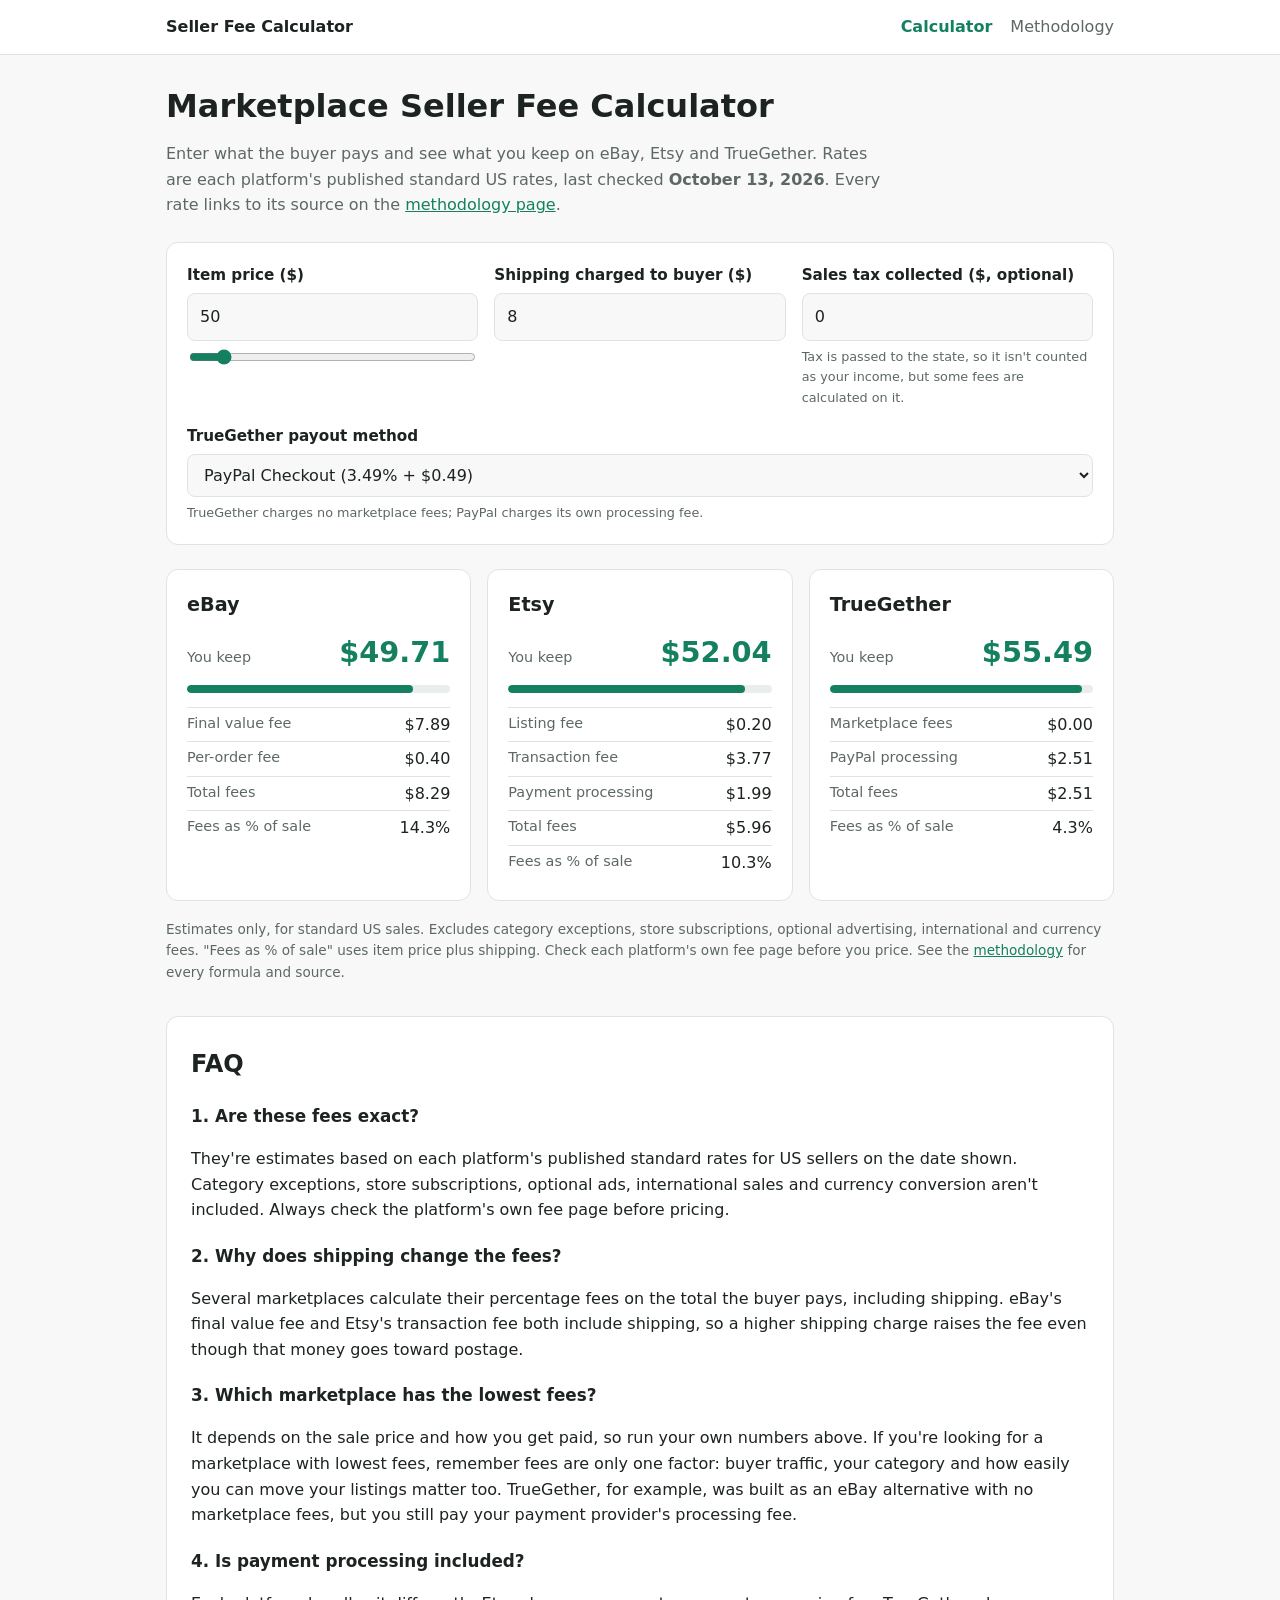
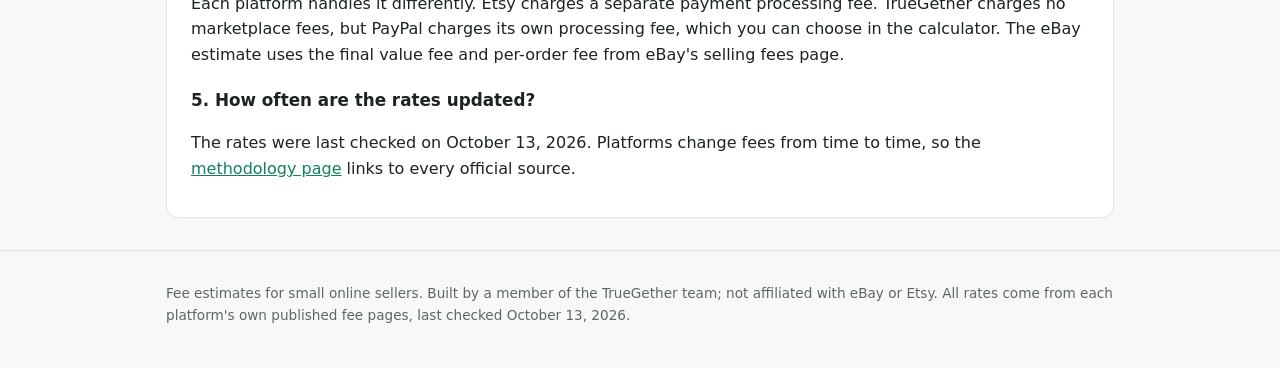
==== index.html @ fa6d65d5 "Add fee calculator" ====
<!doctype html>
<html lang="en">
<head>
<meta charset="utf-8">
<meta name="viewport" content="width=device-width, initial-scale=1">
<title>Marketplace Seller Fee Calculator: eBay vs Etsy vs TrueGether</title>
<meta name="description" content="Free seller fee calculator. Enter a sale price and shipping to compare fees and take-home pay on eBay, Etsy and TrueGether, using each platform's published rates.">
<link rel="canonical" href="https://salonijain-svg.github.io/marketplace-fee-calculator/">
<link rel="stylesheet" href="style.css">
<script type="application/ld+json">
{
  "@context": "https://schema.org",
  "@type": "FAQPage",
  "mainEntity": [
    {"@type": "Question", "name": "Are these fees exact?",
     "acceptedAnswer": {"@type": "Answer", "text": "They are estimates based on each platform's published standard rates for US sellers on the date shown. Category exceptions, store subscriptions, optional ads, international sales and currency conversion are not included. Always check the platform's own fee page before pricing."}},
    {"@type": "Question", "name": "Why does shipping change the fees?",
     "acceptedAnswer": {"@type": "Answer", "text": "Several marketplaces calculate their percentage fees on the total the buyer pays, including shipping. eBay's final value fee and Etsy's transaction fee both include shipping, so a higher shipping charge raises the fee even though the money goes toward postage."}},
    {"@type": "Question", "name": "Which marketplace has the lowest fees?",
     "acceptedAnswer": {"@type": "Answer", "text": "It depends on the sale price and on how you get paid. Use the calculator with your own numbers. Fees are only one factor: buyer traffic, your category and how easily you can move your listings matter too."}},
    {"@type": "Question", "name": "Is payment processing included?",
     "acceptedAnswer": {"@type": "Answer", "text": "Each platform handles it differently. Etsy charges a separate payment processing fee. TrueGether charges no marketplace fees, but the payment provider (PayPal) charges its own processing fee, which you can select in the calculator. eBay's estimate uses the final value fee and per-order fee from eBay's selling fees page."}},
    {"@type": "Question", "name": "How often are the rates updated?",
     "acceptedAnswer": {"@type": "Answer", "text": "The rates were last checked on the date shown at the top of the methodology page. Platforms change fees from time to time, so the methodology page links to every official source."}}
  ]
}
</script>
</head>
<body>
<header class="site-header">
  <div class="wrap">
    <a class="brand" href="./">Seller Fee Calculator</a>
    <nav><a href="./" aria-current="page">Calculator</a><a href="methodology.html">Methodology</a></nav>
  </div>
</header>

<main class="wrap">
  <section class="intro">
    <h1>Marketplace Seller Fee Calculator</h1>
    <p>Enter what the buyer pays and see what you keep on eBay, Etsy and TrueGether. Rates are each platform's published standard US rates, last checked <strong>October 13, 2026</strong>. Every rate links to its source on the <a href="methodology.html">methodology page</a>.</p>
  </section>

  <section class="inputs" aria-label="Sale details">
    <div class="field">
      <label for="price">Item price ($)</label>
      <input id="price" type="number" min="0" step="0.01" value="50" inputmode="decimal">
      <input id="priceRange" type="range" min="1" max="500" step="1" value="50" aria-label="Item price slider">
    </div>
    <div class="field">
      <label for="shipping">Shipping charged to buyer ($)</label>
      <input id="shipping" type="number" min="0" step="0.01" value="8" inputmode="decimal">
    </div>
    <div class="field">
      <label for="tax">Sales tax collected ($, optional)</label>
      <input id="tax" type="number" min="0" step="0.01" value="0" inputmode="decimal">
      <small>Tax is passed to the state, so it isn't counted as your income, but some fees are calculated on it.</small>
    </div>
    <div class="field">
      <label for="paypal">TrueGether payout method</label>
      <select id="paypal">
        <option value="checkout">PayPal Checkout (3.49% + $0.49)</option>
        <option value="gs">PayPal goods &amp; services (2.99%)</option>
      </select>
      <small>TrueGether charges no marketplace fees; PayPal charges its own processing fee.</small>
    </div>
  </section>

  <section class="results" aria-live="polite">
    <article class="card" id="card-ebay">
      <h2>eBay</h2>
      <p class="keep"><span class="label">You keep</span><span class="amount" data-k="keep">$0.00</span></p>
      <div class="bar"><span data-k="bar"></span></div>
      <dl>
        <dt>Final value fee</dt><dd data-k="fvf">$0.00</dd>
        <dt>Per-order fee</dt><dd data-k="order">$0.00</dd>
        <dt>Total fees</dt><dd data-k="total">$0.00</dd>
        <dt>Fees as % of sale</dt><dd data-k="pct">0%</dd>
      </dl>
    </article>
    <article class="card" id="card-etsy">
      <h2>Etsy</h2>
      <p class="keep"><span class="label">You keep</span><span class="amount" data-k="keep">$0.00</span></p>
      <div class="bar"><span data-k="bar"></span></div>
      <dl>
        <dt>Listing fee</dt><dd data-k="listing">$0.00</dd>
        <dt>Transaction fee</dt><dd data-k="txn">$0.00</dd>
        <dt>Payment processing</dt><dd data-k="proc">$0.00</dd>
        <dt>Total fees</dt><dd data-k="total">$0.00</dd>
        <dt>Fees as % of sale</dt><dd data-k="pct">0%</dd>
      </dl>
    </article>
    <article class="card" id="card-tg">
      <h2><a href="https://www.truegether.com/">TrueGether</a></h2>
      <p class="keep"><span class="label">You keep</span><span class="amount" data-k="keep">$0.00</span></p>
      <div class="bar"><span data-k="bar"></span></div>
      <dl>
        <dt>Marketplace fees</dt><dd data-k="mkt">$0.00</dd>
        <dt>PayPal processing</dt><dd data-k="proc">$0.00</dd>
        <dt>Total fees</dt><dd data-k="total">$0.00</dd>
        <dt>Fees as % of sale</dt><dd data-k="pct">0%</dd>
      </dl>
    </article>
  </section>

  <p class="note">Estimates only, for standard US sales. Excludes category exceptions, store subscriptions, optional advertising, international and currency fees. "Fees as % of sale" uses item price plus shipping. Check each platform's own fee page before you price. See the <a href="methodology.html">methodology</a> for every formula and source.</p>

  <section class="faq">
    <h2>FAQ</h2>
    <h3>1. Are these fees exact?</h3>
    <p>They're estimates based on each platform's published standard rates for US sellers on the date shown. Category exceptions, store subscriptions, optional ads, international sales and currency conversion aren't included. Always check the platform's own fee page before pricing.</p>
    <h3>2. Why does shipping change the fees?</h3>
    <p>Several marketplaces calculate their percentage fees on the total the buyer pays, including shipping. eBay's final value fee and Etsy's transaction fee both include shipping, so a higher shipping charge raises the fee even though that money goes toward postage.</p>
    <h3>3. Which marketplace has the lowest fees?</h3>
    <p>It depends on the sale price and how you get paid, so run your own numbers above. If you're looking for a marketplace with lowest fees, remember fees are only one factor: buyer traffic, your category and how easily you can move your listings matter too. TrueGether, for example, was built as an eBay alternative with no marketplace fees, but you still pay your payment provider's processing fee.</p>
    <h3>4. Is payment processing included?</h3>
    <p>Each platform handles it differently. Etsy charges a separate payment processing fee. TrueGether charges no marketplace fees, but PayPal charges its own processing fee, which you can choose in the calculator. The eBay estimate uses the final value fee and per-order fee from eBay's selling fees page.</p>
    <h3>5. How often are the rates updated?</h3>
    <p>The rates were last checked on October 13, 2026. Platforms change fees from time to time, so the <a href="methodology.html">methodology page</a> links to every official source.</p>
  </section>
</main>

<footer class="site-footer">
  <div class="wrap">
    <p>Fee estimates for small online sellers. Built by a member of the TrueGether team; not affiliated with eBay or Etsy. All rates come from each platform's own published fee pages, last checked October 13, 2026.</p>
  </div>
</footer>
<script src="calc.js"></script>
</body>
</html>
---- style.css ----
:root {
  --bg: #f7f8f7;
  --surface: #ffffff;
  --text: #1c2321;
  --muted: #5d6865;
  --border: #dfe4e2;
  --accent: #14805f;
  --accent-soft: #e3f2ec;
  --bar-bg: #e9edeb;
}
@media (prefers-color-scheme: dark) {
  :root {
    --bg: #121615;
    --surface: #1b2120;
    --text: #e8eeec;
    --muted: #9aa6a2;
    --border: #2c3533;
    --accent: #3cbf91;
    --accent-soft: #1d3a30;
    --bar-bg: #2a3230;
  }
}
* { box-sizing: border-box; }
body {
  margin: 0;
  background: var(--bg);
  color: var(--text);
  font: 16px/1.6 system-ui, -apple-system, "Segoe UI", Roboto, sans-serif;
}
.wrap { max-width: 980px; margin: 0 auto; padding: 0 16px; }
a { color: var(--accent); }

.site-header { border-bottom: 1px solid var(--border); background: var(--surface); }
.site-header .wrap { display: flex; align-items: center; justify-content: space-between; gap: 16px; padding-top: 14px; padding-bottom: 14px; flex-wrap: wrap; }
.brand { font-weight: 700; text-decoration: none; color: var(--text); }
nav a { margin-left: 18px; text-decoration: none; color: var(--muted); }
nav a[aria-current="page"] { color: var(--accent); font-weight: 600; }

h1 { font-size: 2rem; line-height: 1.2; margin: 32px 0 8px; }
.intro p { color: var(--muted); max-width: 720px; }

.inputs {
  display: flex; flex-wrap: wrap; gap: 16px;
  background: var(--surface); border: 1px solid var(--border); border-radius: 12px;
  padding: 20px; margin: 24px 0;
}
.field { flex: 1 1 200px; display: flex; flex-direction: column; gap: 6px; }
.field label { font-weight: 600; font-size: .95rem; }
.field input[type=number], .field select {
  font: inherit; padding: 10px 12px; border: 1px solid var(--border); border-radius: 8px;
  background: var(--bg); color: var(--text);
}
.field input[type=range] { accent-color: var(--accent); }
.field small { color: var(--muted); font-size: .8rem; }

.results { display: flex; flex-wrap: wrap; gap: 16px; }
.card {
  flex: 1 1 260px; background: var(--surface); border: 1px solid var(--border);
  border-radius: 12px; padding: 20px;
}
.card h2 { margin: 0 0 8px; font-size: 1.2rem; }
.card h2 a { color: var(--text); text-decoration: none; }
.card h2 a:hover { color: var(--accent); }
.keep { display: flex; align-items: baseline; justify-content: space-between; margin: 0; }
.keep .label { color: var(--muted); font-size: .9rem; }
.keep .amount { font-size: 1.8rem; font-weight: 700; color: var(--accent); font-variant-numeric: tabular-nums; }
.bar { height: 8px; background: var(--bar-bg); border-radius: 4px; margin: 10px 0 14px; overflow: hidden; }
.bar span { display: block; height: 100%; background: var(--accent); border-radius: 4px; transition: width .25s ease; }
dl { display: flex; flex-wrap: wrap; margin: 0; }
dt, dd { margin: 0; padding: 4px 0; border-top: 1px solid var(--border); }
dt { flex: 0 0 60%; color: var(--muted); font-size: .9rem; }
dd { flex: 0 0 40%; text-align: right; font-variant-numeric: tabular-nums; }

.note { color: var(--muted); font-size: .85rem; margin: 18px 0 32px; }

.faq, .method { background: var(--surface); border: 1px solid var(--border); border-radius: 12px; padding: 8px 24px 20px; margin-bottom: 32px; }
.faq h3, .method h3 { font-size: 1.05rem; margin: 20px 0 4px; }
.method table { width: 100%; border-collapse: collapse; font-size: .92rem; }
.method th, .method td { text-align: left; padding: 8px; border-top: 1px solid var(--border); vertical-align: top; }
.method code { background: var(--accent-soft); padding: 1px 5px; border-radius: 4px; font-size: .88em; }
.table-scroll { overflow-x: auto; }

.site-footer { border-top: 1px solid var(--border); color: var(--muted); font-size: .85rem; padding: 18px 0 28px; }

@media (max-width: 600px) {
  h1 { font-size: 1.6rem; }
  nav a { margin-left: 0; margin-right: 14px; }
}
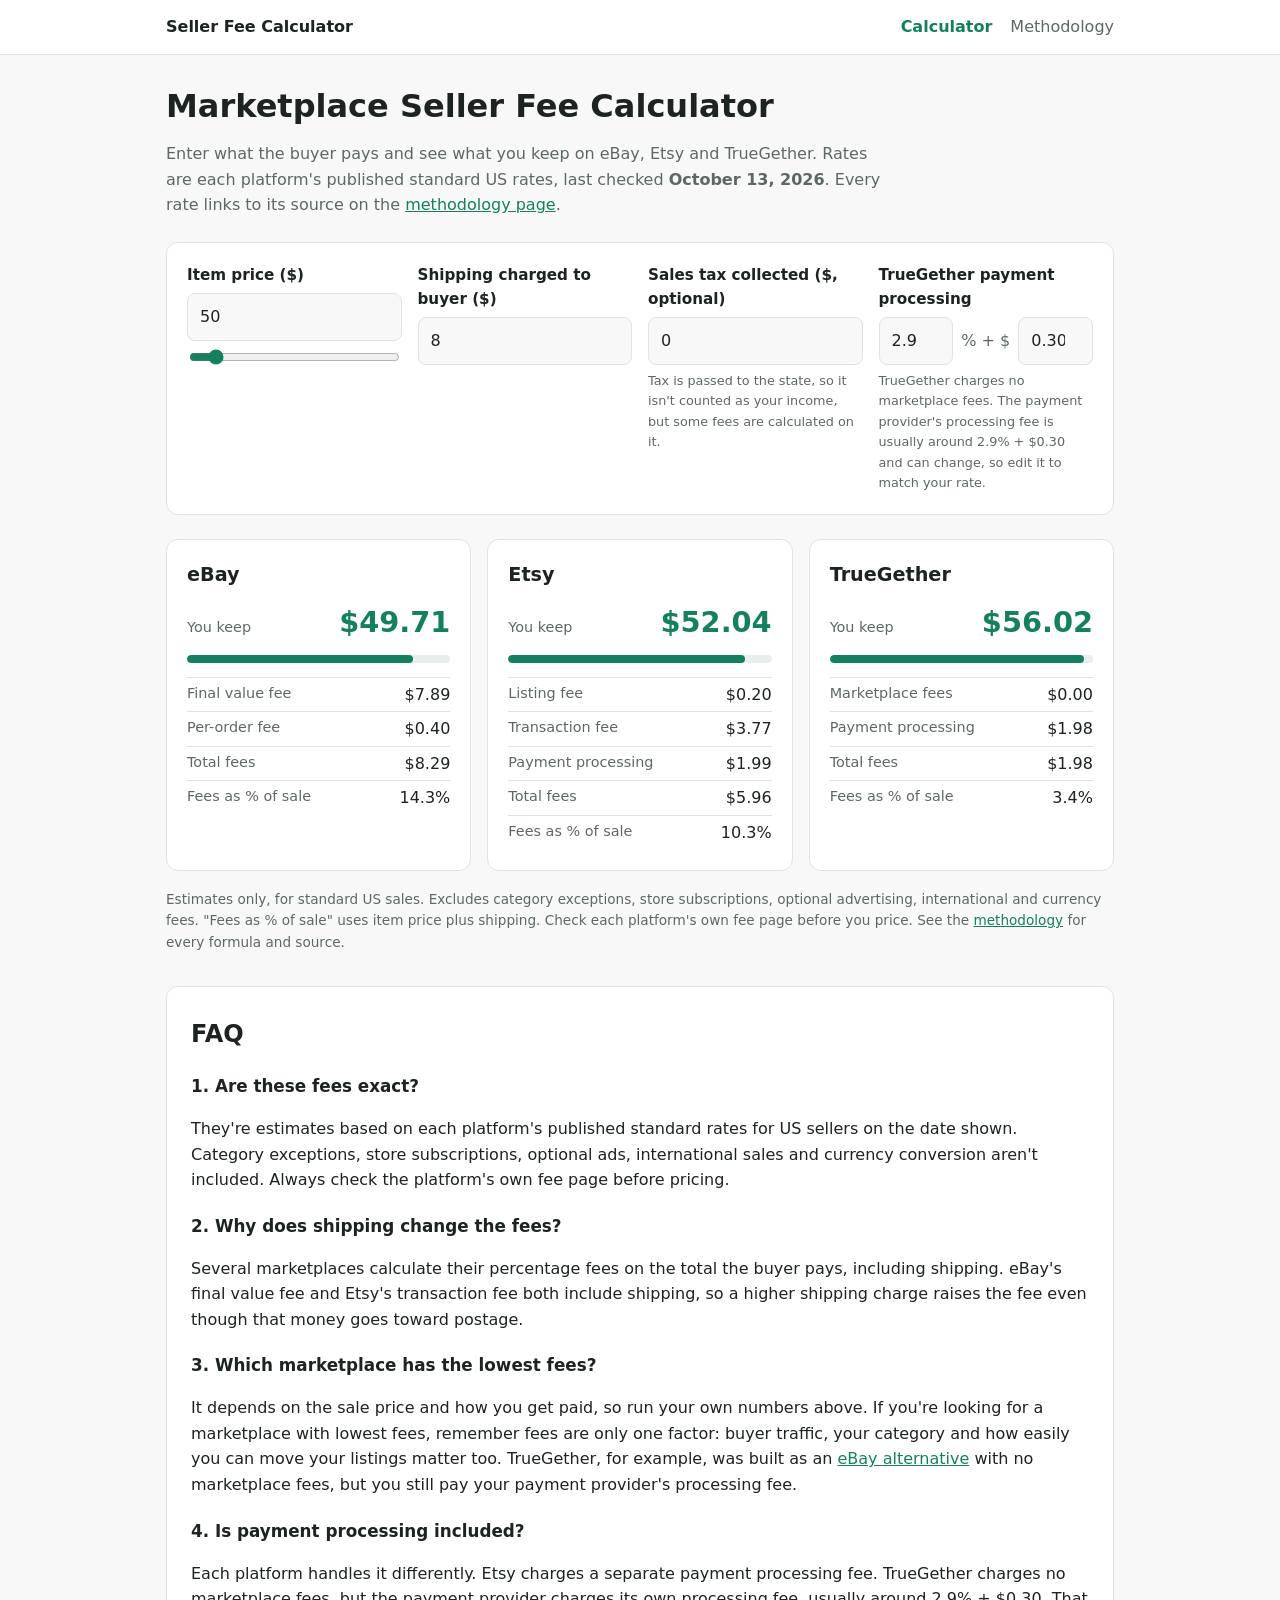
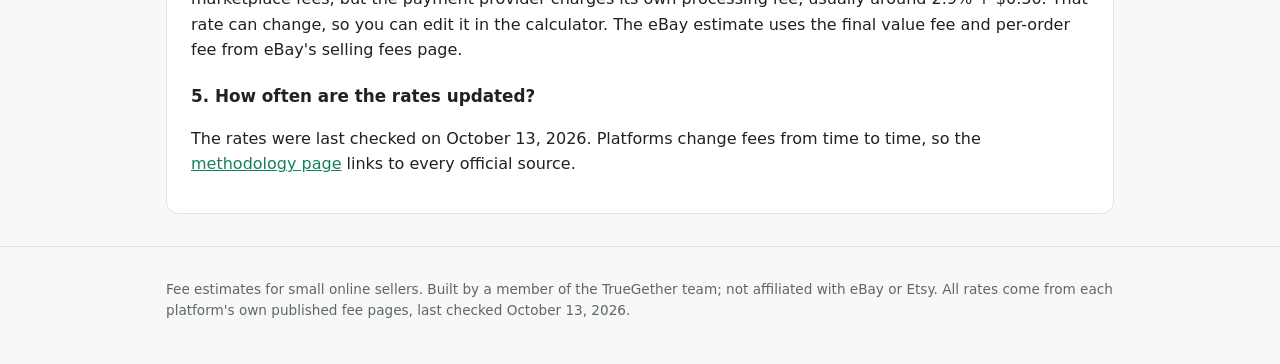
==== commit 0b7068ae: "Add files via upload" ====
--- a/index.html
+++ b/index.html
@@ -19,7 +19,7 @@
     {"@type": "Question", "name": "Which marketplace has the lowest fees?",
      "acceptedAnswer": {"@type": "Answer", "text": "It depends on the sale price and on how you get paid. Use the calculator with your own numbers. Fees are only one factor: buyer traffic, your category and how easily you can move your listings matter too."}},
     {"@type": "Question", "name": "Is payment processing included?",
-     "acceptedAnswer": {"@type": "Answer", "text": "Each platform handles it differently. Etsy charges a separate payment processing fee. TrueGether charges no marketplace fees, but the payment provider (PayPal) charges its own processing fee, which you can select in the calculator. eBay's estimate uses the final value fee and per-order fee from eBay's selling fees page."}},
+     "acceptedAnswer": {"@type": "Answer", "text": "Each platform handles it differently. Etsy charges a separate payment processing fee. TrueGether charges no marketplace fees, but the payment provider charges its own processing fee, usually around 2.9% + $0.30. That rate can change, so you can edit it in the calculator. eBay's estimate uses the final value fee and per-order fee from eBay's selling fees page."}},
     {"@type": "Question", "name": "How often are the rates updated?",
      "acceptedAnswer": {"@type": "Answer", "text": "The rates were last checked on the date shown at the top of the methodology page. Platforms change fees from time to time, so the methodology page links to every official source."}}
   ]
@@ -56,12 +56,12 @@
       <small>Tax is passed to the state, so it isn't counted as your income, but some fees are calculated on it.</small>
     </div>
     <div class="field">
-      <label for="paypal">TrueGether payout method</label>
-      <select id="paypal">
-        <option value="checkout">PayPal Checkout (3.49% + $0.49)</option>
-        <option value="gs">PayPal goods &amp; services (2.99%)</option>
-      </select>
-      <small>TrueGether charges no marketplace fees; PayPal charges its own processing fee.</small>
+      <label for="tgRate">TrueGether payment processing</label>
+      <div class="pair">
+        <input id="tgRate" type="number" min="0" step="0.01" value="2.9" inputmode="decimal" aria-label="Processing rate in percent"><span>% +&nbsp;$</span>
+        <input id="tgFixed" type="number" min="0" step="0.01" value="0.30" inputmode="decimal" aria-label="Fixed processing fee in dollars">
+      </div>
+      <small>TrueGether charges no marketplace fees. The payment provider's processing fee is usually around 2.9% + $0.30 and can change, so edit it to match your rate.</small>
     </div>
   </section>
 
@@ -95,7 +95,7 @@
       <div class="bar"><span data-k="bar"></span></div>
       <dl>
         <dt>Marketplace fees</dt><dd data-k="mkt">$0.00</dd>
-        <dt>PayPal processing</dt><dd data-k="proc">$0.00</dd>
+        <dt>Payment processing</dt><dd data-k="proc">$0.00</dd>
         <dt>Total fees</dt><dd data-k="total">$0.00</dd>
         <dt>Fees as % of sale</dt><dd data-k="pct">0%</dd>
       </dl>
@@ -111,9 +111,9 @@
     <h3>2. Why does shipping change the fees?</h3>
     <p>Several marketplaces calculate their percentage fees on the total the buyer pays, including shipping. eBay's final value fee and Etsy's transaction fee both include shipping, so a higher shipping charge raises the fee even though that money goes toward postage.</p>
     <h3>3. Which marketplace has the lowest fees?</h3>
-    <p>It depends on the sale price and how you get paid, so run your own numbers above. If you're looking for a marketplace with lowest fees, remember fees are only one factor: buyer traffic, your category and how easily you can move your listings matter too. TrueGether, for example, was built as an eBay alternative with no marketplace fees, but you still pay your payment provider's processing fee.</p>
+    <p>It depends on the sale price and how you get paid, so run your own numbers above. If you're looking for a marketplace with lowest fees, remember fees are only one factor: buyer traffic, your category and how easily you can move your listings matter too. TrueGether, for example, was built as an <a href="https://www.truegether.com/eBayAlternative.html">eBay alternative</a> with no marketplace fees, but you still pay your payment provider's processing fee.</p>
     <h3>4. Is payment processing included?</h3>
-    <p>Each platform handles it differently. Etsy charges a separate payment processing fee. TrueGether charges no marketplace fees, but PayPal charges its own processing fee, which you can choose in the calculator. The eBay estimate uses the final value fee and per-order fee from eBay's selling fees page.</p>
+    <p>Each platform handles it differently. Etsy charges a separate payment processing fee. TrueGether charges no marketplace fees, but the payment provider charges its own processing fee, usually around 2.9% + $0.30. That rate can change, so you can edit it in the calculator. The eBay estimate uses the final value fee and per-order fee from eBay's selling fees page.</p>
     <h3>5. How often are the rates updated?</h3>
     <p>The rates were last checked on October 13, 2026. Platforms change fees from time to time, so the <a href="methodology.html">methodology page</a> links to every official source.</p>
   </section>
--- a/style.css
+++ b/style.css
@@ -44,13 +44,16 @@
   background: var(--surface); border: 1px solid var(--border); border-radius: 12px;
   padding: 20px; margin: 24px 0;
 }
-.field { flex: 1 1 200px; display: flex; flex-direction: column; gap: 6px; }
+.field { flex: 1 1 200px; min-width: 0; display: flex; flex-direction: column; gap: 6px; }
 .field label { font-weight: 600; font-size: .95rem; }
 .field input[type=number], .field select {
   font: inherit; padding: 10px 12px; border: 1px solid var(--border); border-radius: 8px;
   background: var(--bg); color: var(--text);
 }
 .field input[type=range] { accent-color: var(--accent); }
+.pair { display: flex; align-items: center; gap: 8px; }
+.pair input { flex: 1 1 0; min-width: 0; width: 100%; }
+.pair span { color: var(--muted); white-space: nowrap; }
 .field small { color: var(--muted); font-size: .8rem; }
 
 .results { display: flex; flex-wrap: wrap; gap: 16px; }
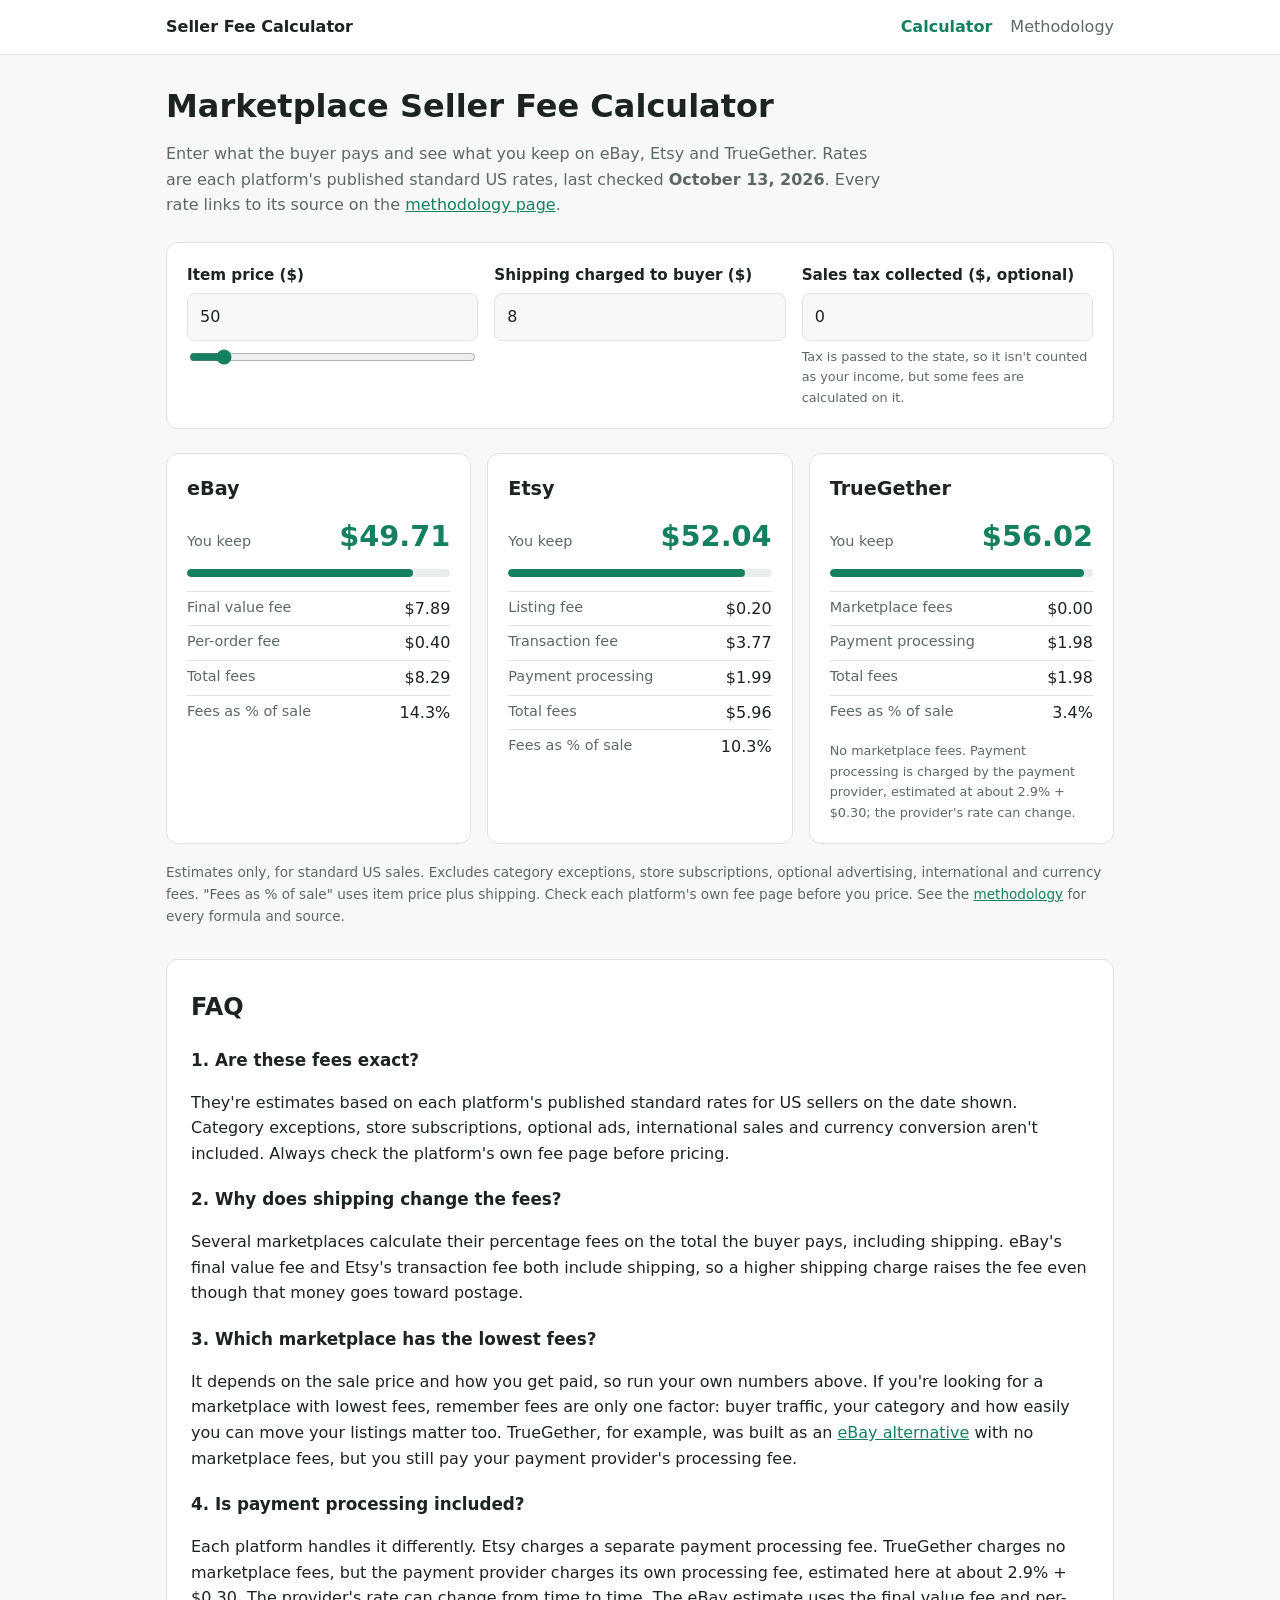
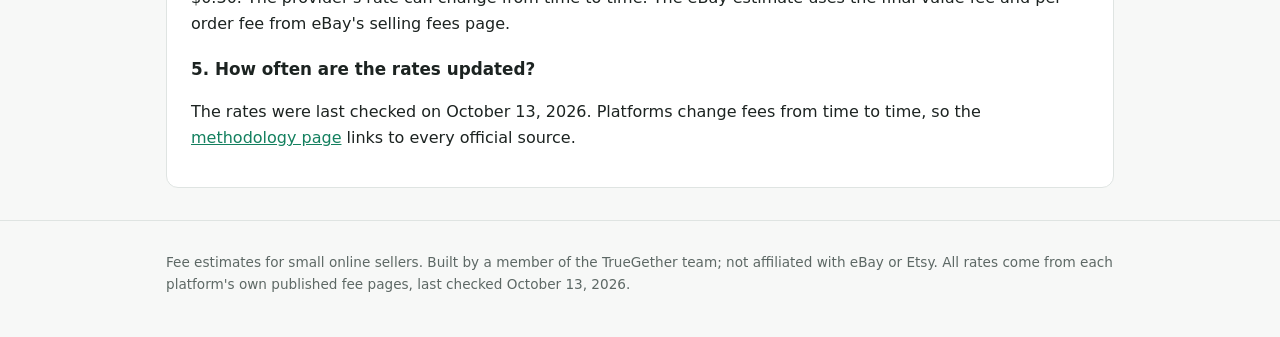
==== commit efe4ae5e: "Add files via upload" ====
--- a/index.html
+++ b/index.html
@@ -19,7 +19,7 @@
     {"@type": "Question", "name": "Which marketplace has the lowest fees?",
      "acceptedAnswer": {"@type": "Answer", "text": "It depends on the sale price and on how you get paid. Use the calculator with your own numbers. Fees are only one factor: buyer traffic, your category and how easily you can move your listings matter too."}},
     {"@type": "Question", "name": "Is payment processing included?",
-     "acceptedAnswer": {"@type": "Answer", "text": "Each platform handles it differently. Etsy charges a separate payment processing fee. TrueGether charges no marketplace fees, but the payment provider charges its own processing fee, usually around 2.9% + $0.30. That rate can change, so you can edit it in the calculator. eBay's estimate uses the final value fee and per-order fee from eBay's selling fees page."}},
+     "acceptedAnswer": {"@type": "Answer", "text": "Each platform handles it differently. Etsy charges a separate payment processing fee. TrueGether charges no marketplace fees, but the payment provider charges its own processing fee, estimated here at about 2.9% + $0.30. The provider's rate can change from time to time. eBay's estimate uses the final value fee and per-order fee from eBay's selling fees page."}},
     {"@type": "Question", "name": "How often are the rates updated?",
      "acceptedAnswer": {"@type": "Answer", "text": "The rates were last checked on the date shown at the top of the methodology page. Platforms change fees from time to time, so the methodology page links to every official source."}}
   ]
@@ -54,14 +54,6 @@
       <label for="tax">Sales tax collected ($, optional)</label>
       <input id="tax" type="number" min="0" step="0.01" value="0" inputmode="decimal">
       <small>Tax is passed to the state, so it isn't counted as your income, but some fees are calculated on it.</small>
-    </div>
-    <div class="field">
-      <label for="tgRate">TrueGether payment processing</label>
-      <div class="pair">
-        <input id="tgRate" type="number" min="0" step="0.01" value="2.9" inputmode="decimal" aria-label="Processing rate in percent"><span>% +&nbsp;$</span>
-        <input id="tgFixed" type="number" min="0" step="0.01" value="0.30" inputmode="decimal" aria-label="Fixed processing fee in dollars">
-      </div>
-      <small>TrueGether charges no marketplace fees. The payment provider's processing fee is usually around 2.9% + $0.30 and can change, so edit it to match your rate.</small>
     </div>
   </section>
 
@@ -99,6 +91,7 @@
         <dt>Total fees</dt><dd data-k="total">$0.00</dd>
         <dt>Fees as % of sale</dt><dd data-k="pct">0%</dd>
       </dl>
+      <p class="card-note">No marketplace fees. Payment processing is charged by the payment provider, estimated at about 2.9% + $0.30; the provider's rate can change.</p>
     </article>
   </section>
 
@@ -113,7 +106,7 @@
     <h3>3. Which marketplace has the lowest fees?</h3>
     <p>It depends on the sale price and how you get paid, so run your own numbers above. If you're looking for a marketplace with lowest fees, remember fees are only one factor: buyer traffic, your category and how easily you can move your listings matter too. TrueGether, for example, was built as an <a href="https://www.truegether.com/eBayAlternative.html">eBay alternative</a> with no marketplace fees, but you still pay your payment provider's processing fee.</p>
     <h3>4. Is payment processing included?</h3>
-    <p>Each platform handles it differently. Etsy charges a separate payment processing fee. TrueGether charges no marketplace fees, but the payment provider charges its own processing fee, usually around 2.9% + $0.30. That rate can change, so you can edit it in the calculator. The eBay estimate uses the final value fee and per-order fee from eBay's selling fees page.</p>
+    <p>Each platform handles it differently. Etsy charges a separate payment processing fee. TrueGether charges no marketplace fees, but the payment provider charges its own processing fee, estimated here at about 2.9% + $0.30. The provider's rate can change from time to time. The eBay estimate uses the final value fee and per-order fee from eBay's selling fees page.</p>
     <h3>5. How often are the rates updated?</h3>
     <p>The rates were last checked on October 13, 2026. Platforms change fees from time to time, so the <a href="methodology.html">methodology page</a> links to every official source.</p>
   </section>
--- a/style.css
+++ b/style.css
@@ -51,9 +51,6 @@
   background: var(--bg); color: var(--text);
 }
 .field input[type=range] { accent-color: var(--accent); }
-.pair { display: flex; align-items: center; gap: 8px; }
-.pair input { flex: 1 1 0; min-width: 0; width: 100%; }
-.pair span { color: var(--muted); white-space: nowrap; }
 .field small { color: var(--muted); font-size: .8rem; }
 
 .results { display: flex; flex-wrap: wrap; gap: 16px; }
@@ -74,6 +71,7 @@
 dt { flex: 0 0 60%; color: var(--muted); font-size: .9rem; }
 dd { flex: 0 0 40%; text-align: right; font-variant-numeric: tabular-nums; }
 
+.card-note { color: var(--muted); font-size: .8rem; margin: 12px 0 0; }
 .note { color: var(--muted); font-size: .85rem; margin: 18px 0 32px; }
 
 .faq, .method { background: var(--surface); border: 1px solid var(--border); border-radius: 12px; padding: 8px 24px 20px; margin-bottom: 32px; }
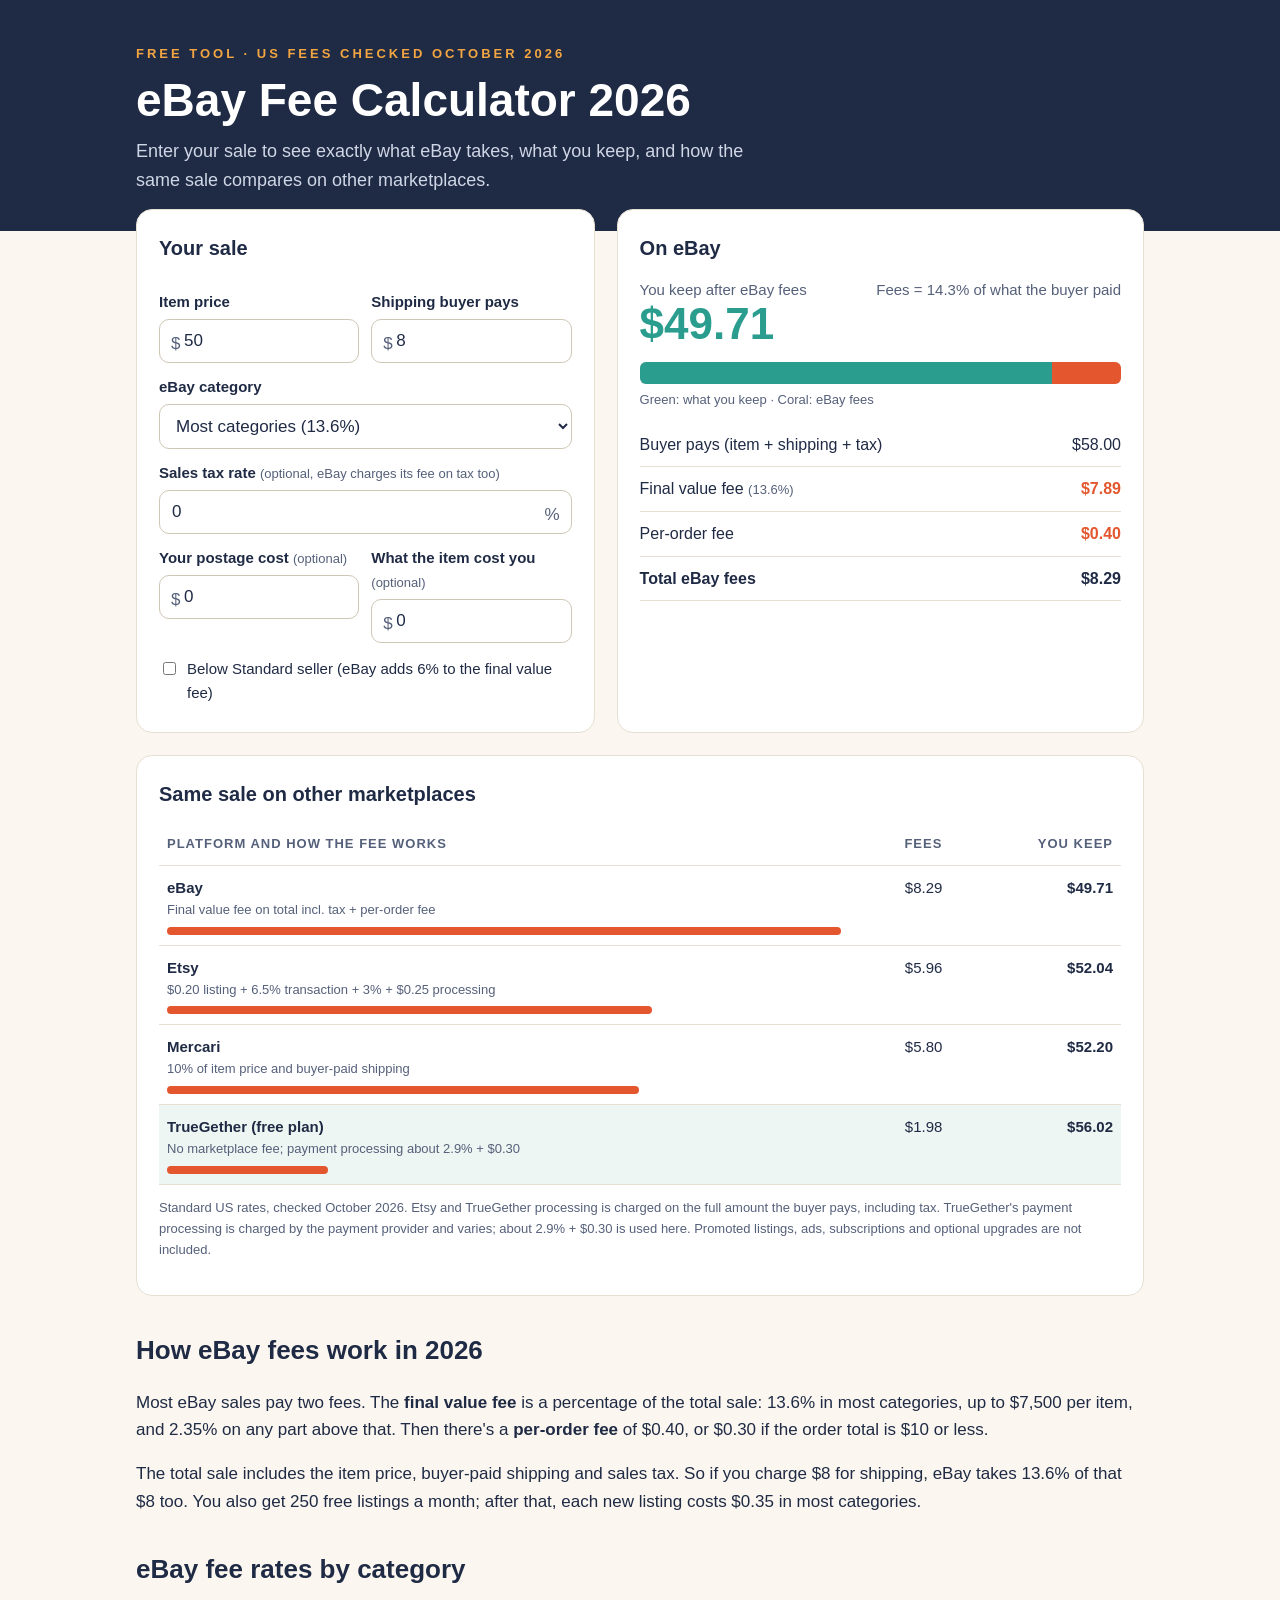
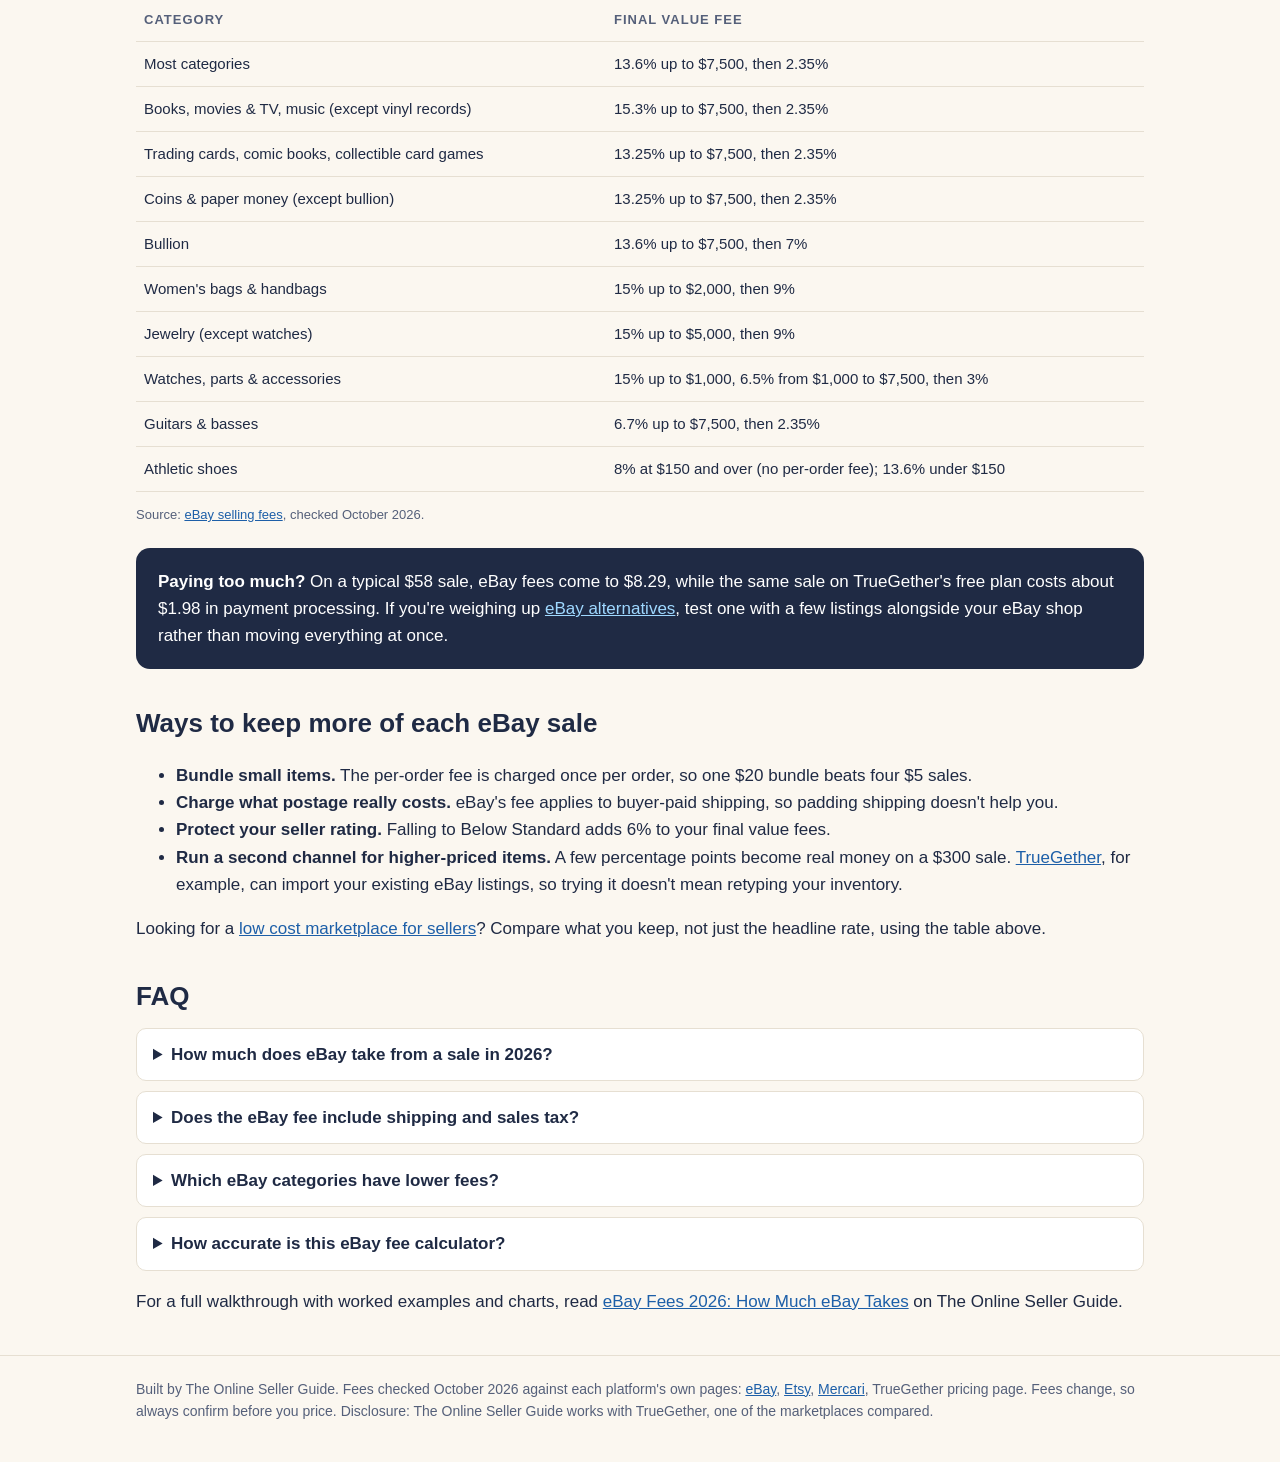
==== commit fddd3622: "Rename index_1.html to index.html" ====
--- a/index.html
+++ b/index.html
@@ -1,122 +1,245 @@
-<!doctype html>
+<!DOCTYPE html>
 <html lang="en">
 <head>
 <meta charset="utf-8">
 <meta name="viewport" content="width=device-width, initial-scale=1">
-<title>Marketplace Seller Fee Calculator: eBay vs Etsy vs TrueGether</title>
-<meta name="description" content="Free seller fee calculator. Enter a sale price and shipping to compare fees and take-home pay on eBay, Etsy and TrueGether, using each platform's published rates.">
+<title>eBay Fee Calculator 2026: See What You Keep After eBay Fees</title>
+<meta name="description" content="Free eBay fee calculator for 2026. Enter your price, shipping and category to see eBay's final value fee, per-order fee and what you keep, compared with Etsy, Mercari and TrueGether.">
 <link rel="canonical" href="https://salonijain-svg.github.io/marketplace-fee-calculator/">
-<link rel="stylesheet" href="style.css">
+<meta property="og:title" content="eBay Fee Calculator 2026: See What You Keep">
+<meta property="og:description" content="Work out eBay fees on any sale in seconds and compare what you'd keep on other marketplaces.">
+<meta property="og:type" content="website">
+<meta property="og:url" content="https://salonijain-svg.github.io/marketplace-fee-calculator/">
 <script type="application/ld+json">
 {
-  "@context": "https://schema.org",
-  "@type": "FAQPage",
-  "mainEntity": [
-    {"@type": "Question", "name": "Are these fees exact?",
-     "acceptedAnswer": {"@type": "Answer", "text": "They are estimates based on each platform's published standard rates for US sellers on the date shown. Category exceptions, store subscriptions, optional ads, international sales and currency conversion are not included. Always check the platform's own fee page before pricing."}},
-    {"@type": "Question", "name": "Why does shipping change the fees?",
-     "acceptedAnswer": {"@type": "Answer", "text": "Several marketplaces calculate their percentage fees on the total the buyer pays, including shipping. eBay's final value fee and Etsy's transaction fee both include shipping, so a higher shipping charge raises the fee even though the money goes toward postage."}},
-    {"@type": "Question", "name": "Which marketplace has the lowest fees?",
-     "acceptedAnswer": {"@type": "Answer", "text": "It depends on the sale price and on how you get paid. Use the calculator with your own numbers. Fees are only one factor: buyer traffic, your category and how easily you can move your listings matter too."}},
-    {"@type": "Question", "name": "Is payment processing included?",
-     "acceptedAnswer": {"@type": "Answer", "text": "Each platform handles it differently. Etsy charges a separate payment processing fee. TrueGether charges no marketplace fees, but the payment provider charges its own processing fee, estimated here at about 2.9% + $0.30. The provider's rate can change from time to time. eBay's estimate uses the final value fee and per-order fee from eBay's selling fees page."}},
-    {"@type": "Question", "name": "How often are the rates updated?",
-     "acceptedAnswer": {"@type": "Answer", "text": "The rates were last checked on the date shown at the top of the methodology page. Platforms change fees from time to time, so the methodology page links to every official source."}}
-  ]
+ "@context":"https://schema.org",
+ "@type":"FAQPage",
+ "mainEntity":[
+  {"@type":"Question","name":"How much does eBay take from a sale in 2026?","acceptedAnswer":{"@type":"Answer","text":"In most categories eBay charges a final value fee of 13.6% of the total sale (up to $7,500) plus a per-order fee of $0.40, or $0.30 if the order is $10 or less. On a $100 sale that is $14.00."}},
+  {"@type":"Question","name":"Does the eBay fee include shipping and sales tax?","acceptedAnswer":{"@type":"Answer","text":"Yes. eBay calculates the final value fee on the total amount the buyer pays, including buyer-paid shipping and sales tax."}},
+  {"@type":"Question","name":"Which eBay categories have lower fees?","acceptedAnswer":{"@type":"Answer","text":"Guitars and basses (6.7%), athletic shoes of $150 and over (8% with no per-order fee), and trading cards, comics and most coins (13.25%) are below the standard 13.6%."}},
+  {"@type":"Question","name":"How accurate is this eBay fee calculator?","acceptedAnswer":{"@type":"Answer","text":"It uses eBay's published US fee rates, checked in October 2026, for standard sellers. It does not include promoted listings, store subscription discounts, optional upgrades or international fees, so always confirm on eBay's own fee page."}}
+ ]
 }
 </script>
+<style>
+:root{--ink:#1f2a44;--ink2:#55607a;--bg:#fbf7f0;--card:#ffffff;--line:#e6dfd2;--coral:#e4572e;--teal:#2a9d8f;--amber:#f2a541;--navy:#1f2a44;--soft:#eef6f3}
+*{box-sizing:border-box}
+body{margin:0;font-family:-apple-system,BlinkMacSystemFont,"Segoe UI",Roboto,Helvetica,Arial,sans-serif;background:var(--bg);color:var(--ink);line-height:1.6;font-size:17px}
+a{color:#1d5fa8}
+.wrap{max-width:1040px;margin:0 auto;padding:0 16px}
+header.hero{background:var(--navy);color:#fff;padding:44px 0 36px}
+.eyebrow{font-size:13px;letter-spacing:3px;text-transform:uppercase;color:var(--amber);font-weight:700}
+h1{font-size:clamp(30px,5vw,46px);line-height:1.1;margin:10px 0 12px}
+.hero p{color:#cfd6e6;max-width:640px;margin:0;font-size:18px}
+.grid{display:grid;grid-template-columns:1fr 1.15fr;gap:22px;margin-top:-22px}
+@media(max-width:820px){.grid{grid-template-columns:1fr}}
+.card{background:var(--card);border:1px solid var(--line);border-radius:16px;padding:22px}
+.card h2{font-size:20px;margin:0 0 14px}
+label{display:block;font-weight:600;font-size:15px;margin:12px 0 5px}
+.hint{font-weight:400;color:var(--ink2);font-size:13px}
+input,select{width:100%;font-size:17px;padding:11px 12px;border:1.5px solid #cfc6b6;border-radius:10px;background:#fff;color:var(--ink)}
+input:focus,select:focus{outline:none;border-color:var(--teal)}
+.row2{display:grid;grid-template-columns:1fr 1fr;gap:12px}
+.money{position:relative}.money span{position:absolute;left:12px;top:11px;color:var(--ink2)}.money input{padding-left:24px}
+.check{display:flex;gap:8px;align-items:flex-start;font-weight:400;font-size:15px;margin-top:14px}
+.check input{width:auto;margin-top:5px}
+.big{display:flex;justify-content:space-between;align-items:baseline;gap:10px;flex-wrap:wrap}
+.big .k{font-size:15px;color:var(--ink2)}
+.keep{font-size:44px;font-weight:800;color:var(--teal);line-height:1}
+.feeline{display:flex;justify-content:space-between;padding:9px 0;border-bottom:1px solid var(--line);font-size:16px}
+.feeline b{color:var(--coral)}
+.feeline.total b{color:var(--ink)}
+.bar{display:flex;height:22px;border-radius:6px;overflow:hidden;margin:16px 0 6px;background:var(--line)}
+.bar .k{background:var(--teal)}.bar .f{background:var(--coral)}
+.legend{font-size:13px;color:var(--ink2)}
+.pill{display:inline-block;background:var(--soft);color:var(--ink);border-radius:20px;padding:3px 12px;font-size:14px;font-weight:600;margin-top:10px}
+table{width:100%;border-collapse:collapse;font-size:15px}
+th,td{text-align:left;padding:10px 8px;border-bottom:1px solid var(--line);vertical-align:top}
+th{font-size:13px;text-transform:uppercase;letter-spacing:1px;color:var(--ink2)}
+td.num,th.num{text-align:right;white-space:nowrap}
+.cmpbar{height:8px;background:var(--coral);border-radius:4px;margin-top:6px}
+.best{background:#eef6f3}
+section.content{margin:34px auto}
+section.content h2{font-size:26px;margin:34px 0 10px}
+.callout{background:var(--navy);color:#fff;border-radius:14px;padding:20px 22px;margin:22px 0}
+.callout a{color:#9fd8ff}
+details{background:#fff;border:1px solid var(--line);border-radius:10px;padding:12px 16px;margin:10px 0}
+summary{font-weight:700;cursor:pointer}
+footer{border-top:1px solid var(--line);margin-top:40px;padding:22px 0 40px;font-size:14px;color:var(--ink2)}
+.small{font-size:13px;color:var(--ink2)}
+</style>
 </head>
 <body>
-<header class="site-header">
-  <div class="wrap">
-    <a class="brand" href="./">Seller Fee Calculator</a>
-    <nav><a href="./" aria-current="page">Calculator</a><a href="methodology.html">Methodology</a></nav>
+<header class="hero">
+ <div class="wrap">
+  <div class="eyebrow">Free tool · US fees checked October 2026</div>
+  <h1>eBay Fee Calculator 2026</h1>
+  <p>Enter your sale to see exactly what eBay takes, what you keep, and how the same sale compares on other marketplaces.</p>
+ </div>
+</header>
+
+<main class="wrap">
+ <div class="grid">
+  <form class="card" id="calc" onsubmit="return false" aria-label="eBay fee calculator">
+   <h2>Your sale</h2>
+   <div class="row2">
+    <div><label for="price">Item price</label><div class="money"><span>$</span><input id="price" type="number" min="0" step="0.01" value="50" inputmode="decimal"></div></div>
+    <div><label for="ship">Shipping buyer pays</label><div class="money"><span>$</span><input id="ship" type="number" min="0" step="0.01" value="8" inputmode="decimal"></div></div>
+   </div>
+   <label for="cat">eBay category</label>
+   <select id="cat">
+    <option value="most">Most categories (13.6%)</option>
+    <option value="books">Books, movies &amp; TV, music (15.3%)</option>
+    <option value="cards">Trading cards, comics, collectible card games (13.25%)</option>
+    <option value="coins">Coins &amp; paper money, except bullion (13.25%)</option>
+    <option value="bullion">Coins &amp; paper money: bullion (13.6%)</option>
+    <option value="bags">Women's bags &amp; handbags (15%)</option>
+    <option value="jewelry">Jewelry, except watches (15%)</option>
+    <option value="watches">Watches, parts &amp; accessories (15%)</option>
+    <option value="guitars">Guitars &amp; basses (6.7%)</option>
+    <option value="sneakers">Athletic shoes (8% at $150+)</option>
+   </select>
+   <label for="tax">Sales tax rate <span class="hint">(optional, eBay charges its fee on tax too)</span></label>
+   <div class="money"><span style="left:auto;right:12px">%</span><input id="tax" type="number" min="0" max="20" step="0.01" value="0" style="padding-left:12px"></div>
+   <div class="row2">
+    <div><label for="label">Your postage cost <span class="hint">(optional)</span></label><div class="money"><span>$</span><input id="label" type="number" min="0" step="0.01" value="0"></div></div>
+    <div><label for="cost">What the item cost you <span class="hint">(optional)</span></label><div class="money"><span>$</span><input id="cost" type="number" min="0" step="0.01" value="0"></div></div>
+   </div>
+   <label class="check"><input id="below" type="checkbox"> Below Standard seller (eBay adds 6% to the final value fee)</label>
+  </form>
+
+  <div class="card" aria-live="polite">
+   <h2>On eBay</h2>
+   <div class="big"><div><div class="k">You keep after eBay fees</div><div class="keep" id="keep">$0.00</div></div><div class="k" id="pct"></div></div>
+   <div class="bar" aria-hidden="true"><div class="k" id="barK"></div><div class="f" id="barF"></div></div>
+   <div class="legend">Green: what you keep · Coral: eBay fees</div>
+   <div style="margin-top:12px">
+    <div class="feeline"><span>Buyer pays (item + shipping + tax)</span><span id="total"></span></div>
+    <div class="feeline"><span>Final value fee <span class="hint" id="fvfnote"></span></span><b id="fvf"></b></div>
+    <div class="feeline"><span>Per-order fee</span><b id="pof"></b></div>
+    <div class="feeline" id="belowRow" style="display:none"><span>Below Standard surcharge (6%)</span><b id="bsf"></b></div>
+    <div class="feeline total"><span><b>Total eBay fees</b></span><b id="fees"></b></div>
+    <div class="feeline" id="profitRow"><span>Profit after postage and item cost</span><span id="profit"></span></div>
+   </div>
+   <span class="pill" id="taxnote">Tax collected by eBay is passed on, not kept by you</span>
   </div>
-</header>
-
-<main class="wrap">
-  <section class="intro">
-    <h1>Marketplace Seller Fee Calculator</h1>
-    <p>Enter what the buyer pays and see what you keep on eBay, Etsy and TrueGether. Rates are each platform's published standard US rates, last checked <strong>October 13, 2026</strong>. Every rate links to its source on the <a href="methodology.html">methodology page</a>.</p>
-  </section>
-
-  <section class="inputs" aria-label="Sale details">
-    <div class="field">
-      <label for="price">Item price ($)</label>
-      <input id="price" type="number" min="0" step="0.01" value="50" inputmode="decimal">
-      <input id="priceRange" type="range" min="1" max="500" step="1" value="50" aria-label="Item price slider">
-    </div>
-    <div class="field">
-      <label for="shipping">Shipping charged to buyer ($)</label>
-      <input id="shipping" type="number" min="0" step="0.01" value="8" inputmode="decimal">
-    </div>
-    <div class="field">
-      <label for="tax">Sales tax collected ($, optional)</label>
-      <input id="tax" type="number" min="0" step="0.01" value="0" inputmode="decimal">
-      <small>Tax is passed to the state, so it isn't counted as your income, but some fees are calculated on it.</small>
-    </div>
-  </section>
-
-  <section class="results" aria-live="polite">
-    <article class="card" id="card-ebay">
-      <h2>eBay</h2>
-      <p class="keep"><span class="label">You keep</span><span class="amount" data-k="keep">$0.00</span></p>
-      <div class="bar"><span data-k="bar"></span></div>
-      <dl>
-        <dt>Final value fee</dt><dd data-k="fvf">$0.00</dd>
-        <dt>Per-order fee</dt><dd data-k="order">$0.00</dd>
-        <dt>Total fees</dt><dd data-k="total">$0.00</dd>
-        <dt>Fees as % of sale</dt><dd data-k="pct">0%</dd>
-      </dl>
-    </article>
-    <article class="card" id="card-etsy">
-      <h2>Etsy</h2>
-      <p class="keep"><span class="label">You keep</span><span class="amount" data-k="keep">$0.00</span></p>
-      <div class="bar"><span data-k="bar"></span></div>
-      <dl>
-        <dt>Listing fee</dt><dd data-k="listing">$0.00</dd>
-        <dt>Transaction fee</dt><dd data-k="txn">$0.00</dd>
-        <dt>Payment processing</dt><dd data-k="proc">$0.00</dd>
-        <dt>Total fees</dt><dd data-k="total">$0.00</dd>
-        <dt>Fees as % of sale</dt><dd data-k="pct">0%</dd>
-      </dl>
-    </article>
-    <article class="card" id="card-tg">
-      <h2><a href="https://www.truegether.com/">TrueGether</a></h2>
-      <p class="keep"><span class="label">You keep</span><span class="amount" data-k="keep">$0.00</span></p>
-      <div class="bar"><span data-k="bar"></span></div>
-      <dl>
-        <dt>Marketplace fees</dt><dd data-k="mkt">$0.00</dd>
-        <dt>Payment processing</dt><dd data-k="proc">$0.00</dd>
-        <dt>Total fees</dt><dd data-k="total">$0.00</dd>
-        <dt>Fees as % of sale</dt><dd data-k="pct">0%</dd>
-      </dl>
-      <p class="card-note">No marketplace fees. Payment processing is charged by the payment provider, estimated at about 2.9% + $0.30; the provider's rate can change.</p>
-    </article>
-  </section>
-
-  <p class="note">Estimates only, for standard US sales. Excludes category exceptions, store subscriptions, optional advertising, international and currency fees. "Fees as % of sale" uses item price plus shipping. Check each platform's own fee page before you price. See the <a href="methodology.html">methodology</a> for every formula and source.</p>
-
-  <section class="faq">
-    <h2>FAQ</h2>
-    <h3>1. Are these fees exact?</h3>
-    <p>They're estimates based on each platform's published standard rates for US sellers on the date shown. Category exceptions, store subscriptions, optional ads, international sales and currency conversion aren't included. Always check the platform's own fee page before pricing.</p>
-    <h3>2. Why does shipping change the fees?</h3>
-    <p>Several marketplaces calculate their percentage fees on the total the buyer pays, including shipping. eBay's final value fee and Etsy's transaction fee both include shipping, so a higher shipping charge raises the fee even though that money goes toward postage.</p>
-    <h3>3. Which marketplace has the lowest fees?</h3>
-    <p>It depends on the sale price and how you get paid, so run your own numbers above. If you're looking for a marketplace with lowest fees, remember fees are only one factor: buyer traffic, your category and how easily you can move your listings matter too. TrueGether, for example, was built as an <a href="https://www.truegether.com/eBayAlternative.html">eBay alternative</a> with no marketplace fees, but you still pay your payment provider's processing fee.</p>
-    <h3>4. Is payment processing included?</h3>
-    <p>Each platform handles it differently. Etsy charges a separate payment processing fee. TrueGether charges no marketplace fees, but the payment provider charges its own processing fee, estimated here at about 2.9% + $0.30. The provider's rate can change from time to time. The eBay estimate uses the final value fee and per-order fee from eBay's selling fees page.</p>
-    <h3>5. How often are the rates updated?</h3>
-    <p>The rates were last checked on October 13, 2026. Platforms change fees from time to time, so the <a href="methodology.html">methodology page</a> links to every official source.</p>
-  </section>
+ </div>
+
+ <div class="card" style="margin-top:22px">
+  <h2>Same sale on other marketplaces</h2>
+  <table>
+   <thead><tr><th>Platform and how the fee works</th><th class="num">Fees</th><th class="num">You keep</th></tr></thead>
+   <tbody id="cmp"></tbody>
+  </table>
+  <p class="small">Standard US rates, checked October 2026. Etsy and TrueGether processing is charged on the full amount the buyer pays, including tax. TrueGether's payment processing is charged by the payment provider and varies; about 2.9% + $0.30 is used here. Promoted listings, ads, subscriptions and optional upgrades are not included.</p>
+ </div>
+
+ <section class="content">
+  <h2>How eBay fees work in 2026</h2>
+  <p>Most eBay sales pay two fees. The <strong>final value fee</strong> is a percentage of the total sale: 13.6% in most categories, up to $7,500 per item, and 2.35% on any part above that. Then there's a <strong>per-order fee</strong> of $0.40, or $0.30 if the order total is $10 or less.</p>
+  <p>The total sale includes the item price, buyer-paid shipping and sales tax. So if you charge $8 for shipping, eBay takes 13.6% of that $8 too. You also get 250 free listings a month; after that, each new listing costs $0.35 in most categories.</p>
+
+  <h2>eBay fee rates by category</h2>
+  <table>
+   <thead><tr><th>Category</th><th>Final value fee</th></tr></thead>
+   <tbody>
+    <tr><td>Most categories</td><td>13.6% up to $7,500, then 2.35%</td></tr>
+    <tr><td>Books, movies &amp; TV, music (except vinyl records)</td><td>15.3% up to $7,500, then 2.35%</td></tr>
+    <tr><td>Trading cards, comic books, collectible card games</td><td>13.25% up to $7,500, then 2.35%</td></tr>
+    <tr><td>Coins &amp; paper money (except bullion)</td><td>13.25% up to $7,500, then 2.35%</td></tr>
+    <tr><td>Bullion</td><td>13.6% up to $7,500, then 7%</td></tr>
+    <tr><td>Women's bags &amp; handbags</td><td>15% up to $2,000, then 9%</td></tr>
+    <tr><td>Jewelry (except watches)</td><td>15% up to $5,000, then 9%</td></tr>
+    <tr><td>Watches, parts &amp; accessories</td><td>15% up to $1,000, 6.5% from $1,000 to $7,500, then 3%</td></tr>
+    <tr><td>Guitars &amp; basses</td><td>6.7% up to $7,500, then 2.35%</td></tr>
+    <tr><td>Athletic shoes</td><td>8% at $150 and over (no per-order fee); 13.6% under $150</td></tr>
+   </tbody>
+  </table>
+  <p class="small">Source: <a href="https://www.ebay.com/help/selling/fees-credits-invoices/selling-fees?id=4822" rel="nofollow">eBay selling fees</a>, checked October 2026.</p>
+
+  <div class="callout">
+   <strong>Paying too much?</strong> On a typical $58 sale, eBay fees come to $8.29, while the same sale on TrueGether's free plan costs about $1.98 in payment processing. If you're weighing up <a href="https://www.truegether.com/eBayAlternative.html">eBay alternatives</a>, test one with a few listings alongside your eBay shop rather than moving everything at once.
+  </div>
+
+  <h2>Ways to keep more of each eBay sale</h2>
+  <ul>
+   <li><strong>Bundle small items.</strong> The per-order fee is charged once per order, so one $20 bundle beats four $5 sales.</li>
+   <li><strong>Charge what postage really costs.</strong> eBay's fee applies to buyer-paid shipping, so padding shipping doesn't help you.</li>
+   <li><strong>Protect your seller rating.</strong> Falling to Below Standard adds 6% to your final value fees.</li>
+   <li><strong>Run a second channel for higher-priced items.</strong> A few percentage points become real money on a $300 sale. <a href="https://www.truegether.com/">TrueGether</a>, for example, can import your existing eBay listings, so trying it doesn't mean retyping your inventory.</li>
+  </ul>
+  <p>Looking for a <a href="https://www.truegether.com/sell.html">low cost marketplace for sellers</a>? Compare what you keep, not just the headline rate, using the table above.</p>
+
+  <h2>FAQ</h2>
+  <details><summary>How much does eBay take from a sale in 2026?</summary><p>In most categories, 13.6% of the total sale (up to $7,500) plus a $0.40 per-order fee, or $0.30 if the order is $10 or less. On a $100 sale, that's $14.00.</p></details>
+  <details><summary>Does the eBay fee include shipping and sales tax?</summary><p>Yes. eBay calculates the final value fee on the total the buyer pays, including buyer-paid shipping and sales tax.</p></details>
+  <details><summary>Which eBay categories have lower fees?</summary><p>Guitars and basses (6.7%), athletic shoes at $150 and over (8%, with no per-order fee), and trading cards, comics and most coins (13.25%).</p></details>
+  <details><summary>How accurate is this eBay fee calculator?</summary><p>It uses eBay's published US rates, checked in October 2026, for standard sellers. It doesn't include promoted listings, store subscription discounts, optional upgrades or international fees, so always confirm on eBay's own fee page before you price.</p></details>
+
+  <p>For a full walkthrough with worked examples and charts, read <a href="https://theonlinesellerguide.wordpress.com/2026/10/19/ebay-fees-2026-calculator/">eBay Fees 2026: How Much eBay Takes</a> on The Online Seller Guide.</p>
+ </section>
 </main>
 
-<footer class="site-footer">
-  <div class="wrap">
-    <p>Fee estimates for small online sellers. Built by a member of the TrueGether team; not affiliated with eBay or Etsy. All rates come from each platform's own published fee pages, last checked October 13, 2026.</p>
-  </div>
+<footer>
+ <div class="wrap">
+  Built by The Online Seller Guide. Fees checked October 2026 against each platform's own pages: <a href="https://www.ebay.com/help/selling/fees-credits-invoices/selling-fees?id=4822" rel="nofollow">eBay</a>, <a href="https://www.etsy.com/legal/fees" rel="nofollow">Etsy</a>, <a href="https://www.mercari.com/" rel="nofollow">Mercari</a>, TrueGether pricing page. Fees change, so always confirm before you price. Disclosure: The Online Seller Guide works with TrueGether, one of the marketplaces compared.
+ </div>
 </footer>
-<script src="calc.js"></script>
+
+<script>
+(function(){
+ var cats={
+  most:{tiers:[[7500,0.136],[Infinity,0.0235]],label:"13.6%"},
+  books:{tiers:[[7500,0.153],[Infinity,0.0235]],label:"15.3%"},
+  cards:{tiers:[[7500,0.1325],[Infinity,0.0235]],label:"13.25%"},
+  coins:{tiers:[[7500,0.1325],[Infinity,0.0235]],label:"13.25%"},
+  bullion:{tiers:[[7500,0.136],[Infinity,0.07]],label:"13.6%"},
+  bags:{tiers:[[2000,0.15],[Infinity,0.09]],label:"15%"},
+  jewelry:{tiers:[[5000,0.15],[Infinity,0.09]],label:"15%"},
+  watches:{tiers:[[1000,0.15],[7500,0.065],[Infinity,0.03]],label:"15%"},
+  guitars:{tiers:[[7500,0.067],[Infinity,0.0235]],label:"6.7%"},
+  sneakers:{tiers:[[7500,0.136],[Infinity,0.0235]],label:"13.6%"}
+ };
+ function $(id){return document.getElementById(id)}
+ function num(id){var v=parseFloat($(id).value);return isFinite(v)&&v>0?v:0}
+ function r2(x){return Math.round((x+1e-9)*100)/100}
+ function fmt(x){var s=r2(Math.abs(x)).toFixed(2).replace(/\B(?=(\d{3})+(?!\d))/g,",");return (x<0?"−$":"$")+s}
+ function tiered(amount,tiers){var fee=0,prev=0;for(var i=0;i<tiers.length;i++){var cap=tiers[i][0],rate=tiers[i][1];if(amount>prev){fee+=(Math.min(amount,cap)-prev)*rate}prev=cap}return fee}
+ function calc(){
+  var price=num("price"),ship=num("ship"),taxr=num("tax")/100,label=num("label"),cost=num("cost"),cat=$("cat").value,below=$("below").checked;
+  var base=price+ship,tax=base*taxr,total=base+tax;
+  var fvf,pof,note=cats[cat].label;
+  if(cat==="sneakers"&&total>=150){fvf=total*0.08;pof=0;note="8% (athletic shoes $150+)"}
+  else{fvf=tiered(total,cats[cat].tiers);pof=total<=0?0:(total<=10?0.30:0.40)}
+  var bs=below?total*0.06:0;
+  var fees=r2(fvf)+r2(pof)+r2(bs);
+  var keep=total-fees-tax;
+  $("total").textContent=fmt(total);
+  $("fvf").textContent=fmt(r2(fvf));$("fvfnote").textContent="("+note+")";
+  $("pof").textContent=fmt(pof);
+  $("belowRow").style.display=below?"flex":"none";$("bsf").textContent=fmt(r2(bs));
+  $("fees").textContent=fmt(fees);
+  $("keep").textContent=fmt(keep);
+  $("pct").textContent=total>0?("Fees = "+(fees/total*100).toFixed(1)+"% of what the buyer paid"):"";
+  var kp=total>0?Math.max(0,keep)/total*100:0,fp=total>0?fees/total*100:0;
+  $("barK").style.width=kp+"%";$("barF").style.width=fp+"%";
+  $("profit").textContent=fmt(keep-label-cost);
+  $("profitRow").style.display=(label>0||cost>0)?"flex":"none";
+  $("taxnote").style.display=tax>0?"inline-block":"none";
+  var rows=[
+   {n:"eBay",how:"Final value fee on total incl. tax + per-order fee",f:fees},
+   {n:"Etsy",how:"$0.20 listing + 6.5% transaction + 3% + $0.25 processing",f:r2(0.20+base*0.065+total*0.03+0.25)},
+   {n:"Mercari",how:"10% of item price and buyer-paid shipping",f:r2(base*0.10)},
+   {n:"TrueGether (free plan)",how:"No marketplace fee; payment processing about 2.9% + $0.30",f:r2(total*0.029+0.30)}
+  ];
+  if(total<=0){rows.forEach(function(r){r.f=0})}
+  var max=Math.max.apply(null,rows.map(function(r){return r.f}))||1,min=Math.min.apply(null,rows.map(function(r){return r.f}));
+  $("cmp").innerHTML=rows.map(function(r){return '<tr'+(r.f===min&&total>0?' class="best"':'')+'><td><strong>'+r.n+'</strong><div class="small">'+r.how+'</div><div class="cmpbar" style="width:'+(r.f/max*100)+'%"></div></td><td class="num">'+fmt(r.f)+'</td><td class="num"><strong>'+fmt(total-tax-r.f)+'</strong></td></tr>'}).join("");
+ }
+ ["price","ship","tax","label","cost","cat","below"].forEach(function(id){$(id).addEventListener("input",calc);$(id).addEventListener("change",calc)});
+ calc();
+})();
+</script>
 </body>
 </html>
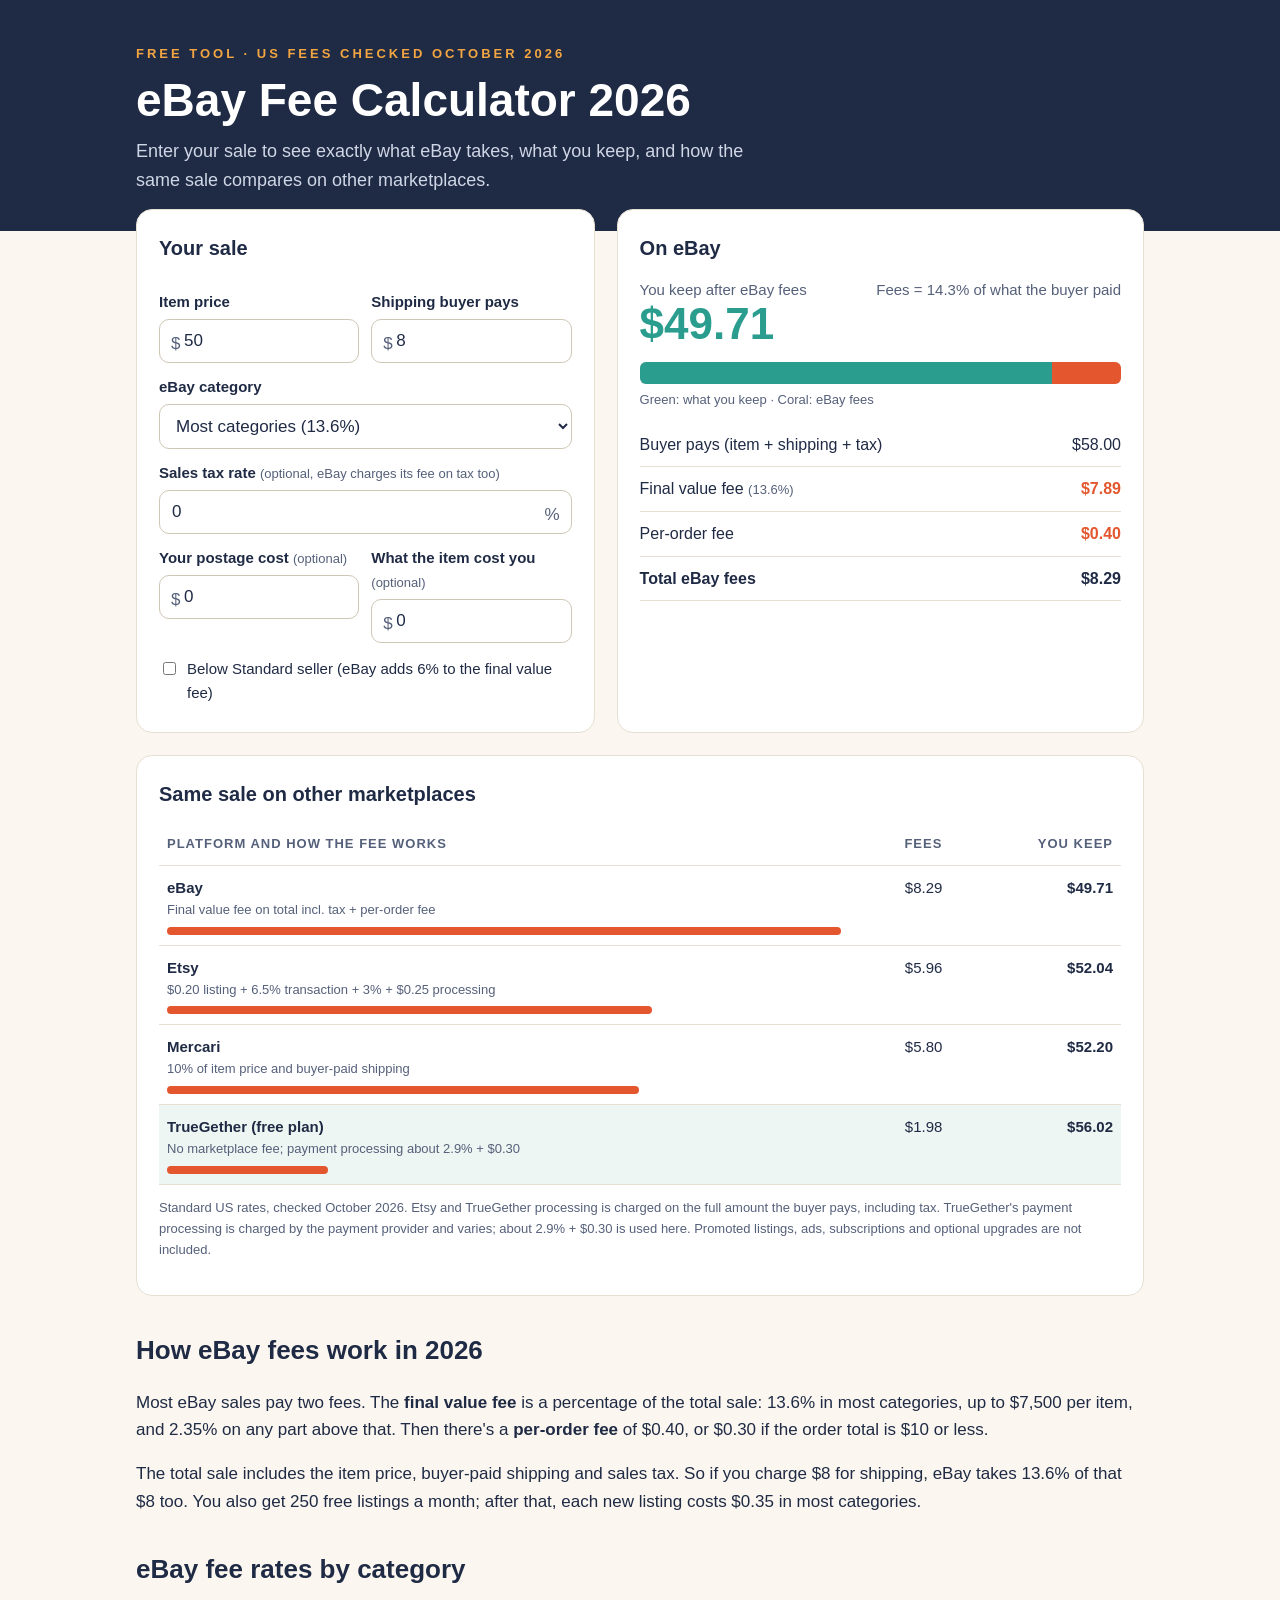
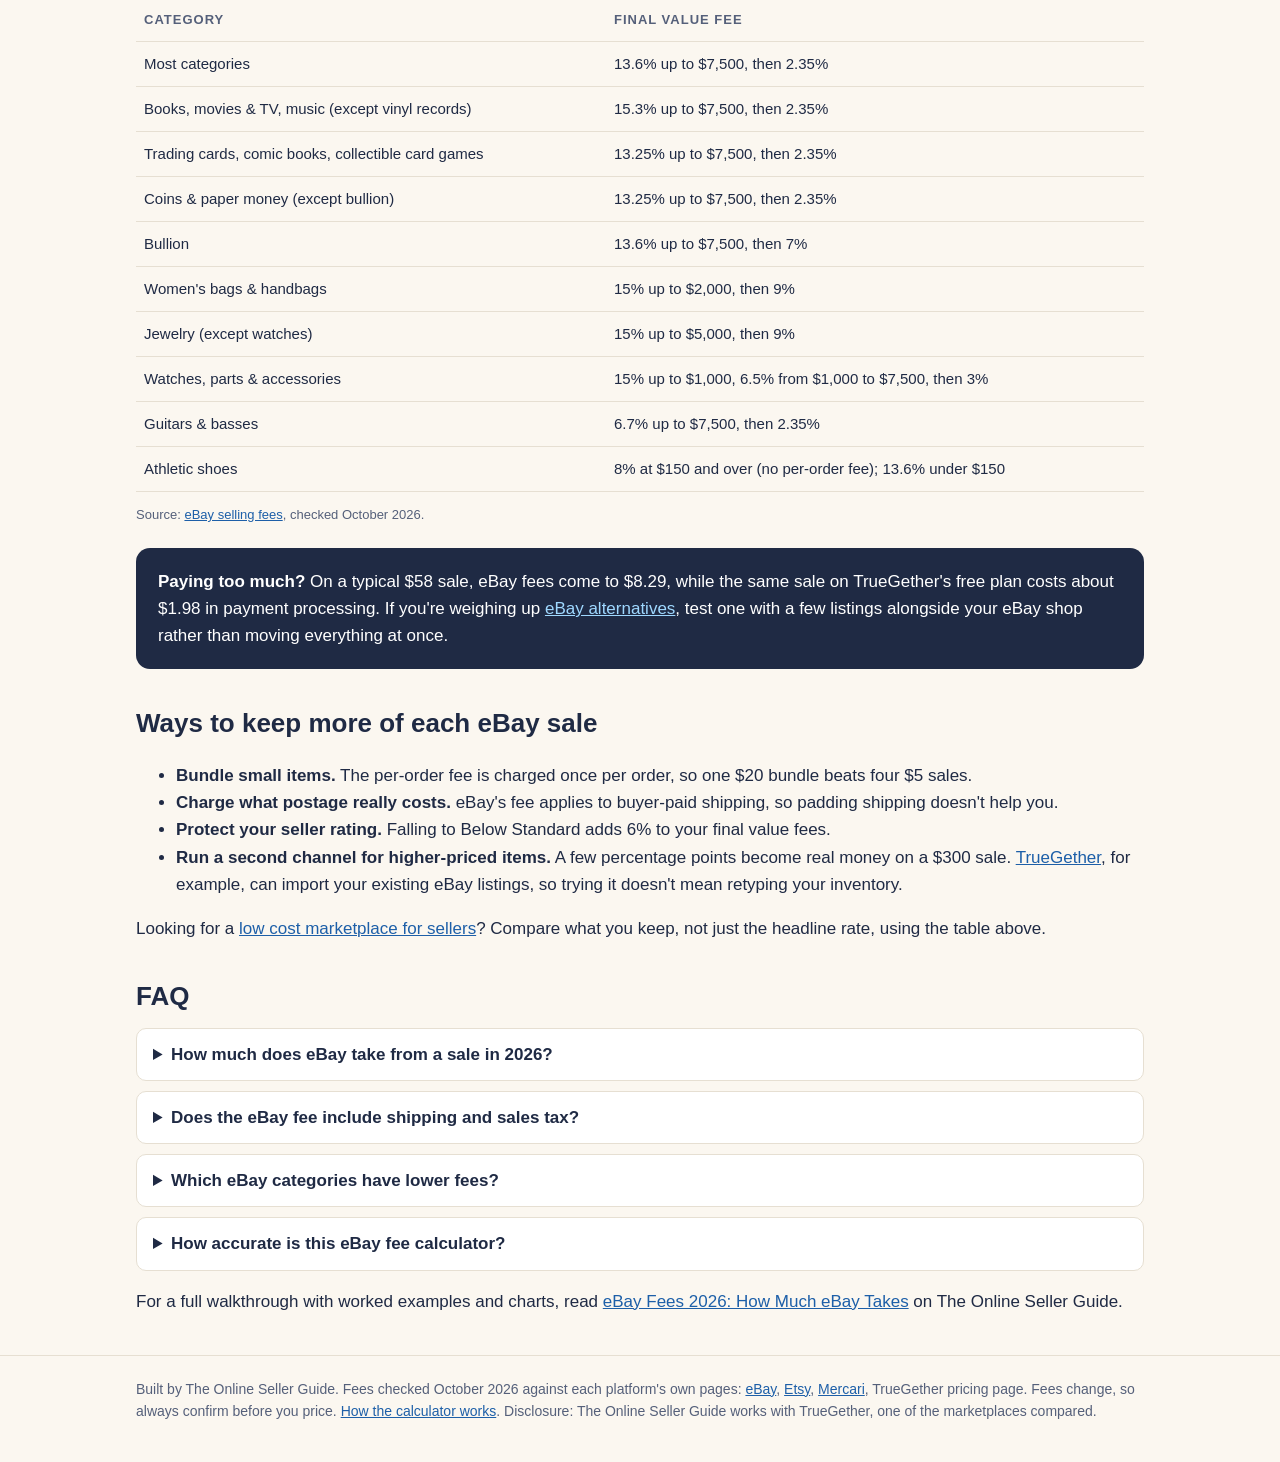
==== commit 5fe1c147: "Update index.html" ====
--- a/index.html
+++ b/index.html
@@ -4,7 +4,7 @@
 <meta charset="utf-8">
 <meta name="viewport" content="width=device-width, initial-scale=1">
 <title>eBay Fee Calculator 2026: See What You Keep After eBay Fees</title>
-<meta name="description" content="Free eBay fee calculator for 2026. Enter your price, shipping and category to see eBay's final value fee, per-order fee and what you keep, compared with Etsy, Mercari and TrueGether.">
+<meta name="description" content="Free eBay fee calculator for 2026. See eBay's final value fee, per-order fee and what you keep, then compare eBay alternatives like Etsy, Mercari and TrueGether.">
 <link rel="canonical" href="https://salonijain-svg.github.io/marketplace-fee-calculator/">
 <meta property="og:title" content="eBay Fee Calculator 2026: See What You Keep">
 <meta property="og:description" content="Work out eBay fees on any sale in seconds and compare what you'd keep on other marketplaces.">
@@ -183,7 +183,7 @@
 
 <footer>
  <div class="wrap">
-  Built by The Online Seller Guide. Fees checked October 2026 against each platform's own pages: <a href="https://www.ebay.com/help/selling/fees-credits-invoices/selling-fees?id=4822" rel="nofollow">eBay</a>, <a href="https://www.etsy.com/legal/fees" rel="nofollow">Etsy</a>, <a href="https://www.mercari.com/" rel="nofollow">Mercari</a>, TrueGether pricing page. Fees change, so always confirm before you price. Disclosure: The Online Seller Guide works with TrueGether, one of the marketplaces compared.
+  Built by The Online Seller Guide. Fees checked October 2026 against each platform's own pages: <a href="https://www.ebay.com/help/selling/fees-credits-invoices/selling-fees?id=4822" rel="nofollow">eBay</a>, <a href="https://www.etsy.com/legal/fees" rel="nofollow">Etsy</a>, <a href="https://www.mercari.com/" rel="nofollow">Mercari</a>, TrueGether pricing page.    Fees change, so always confirm before you price. <a href="methodology.html">How the calculator works</a>. Disclosure: The Online Seller Guide works with TrueGether, one of the marketplaces compared.
  </div>
 </footer>
 
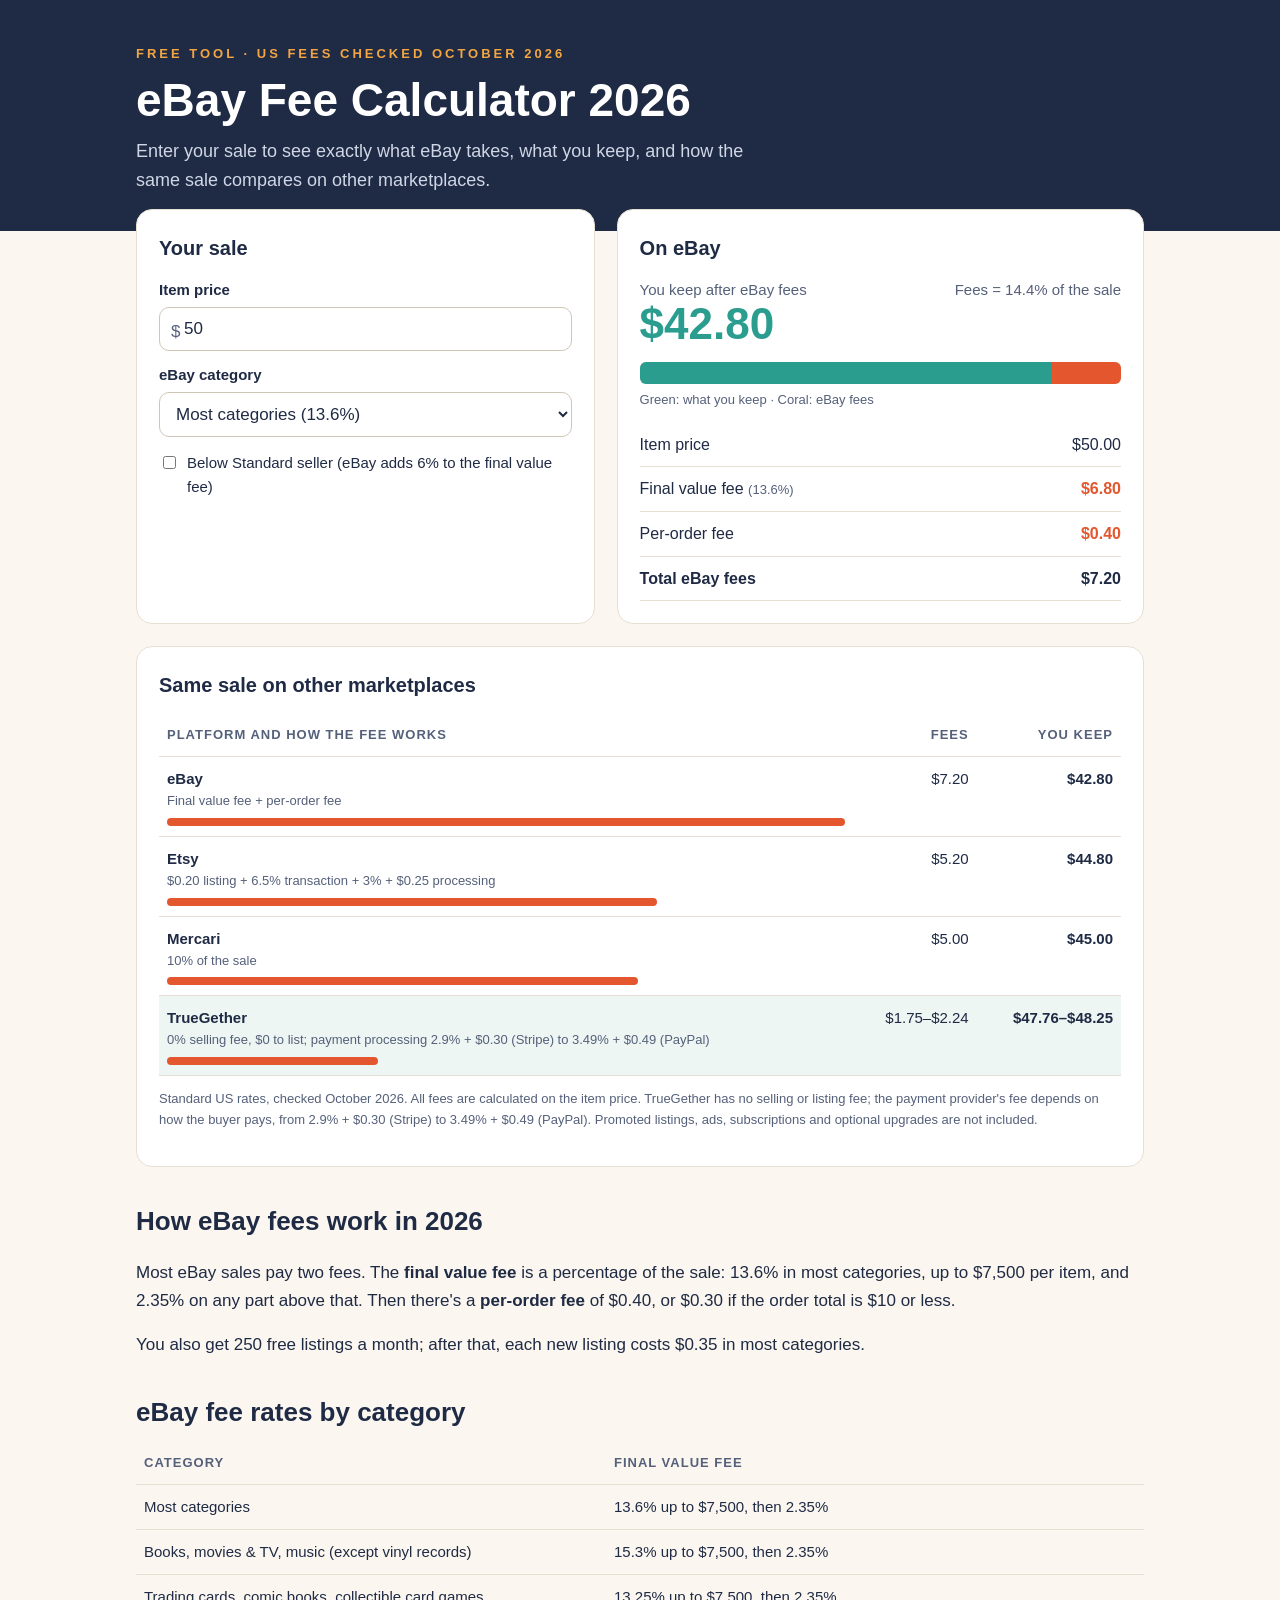
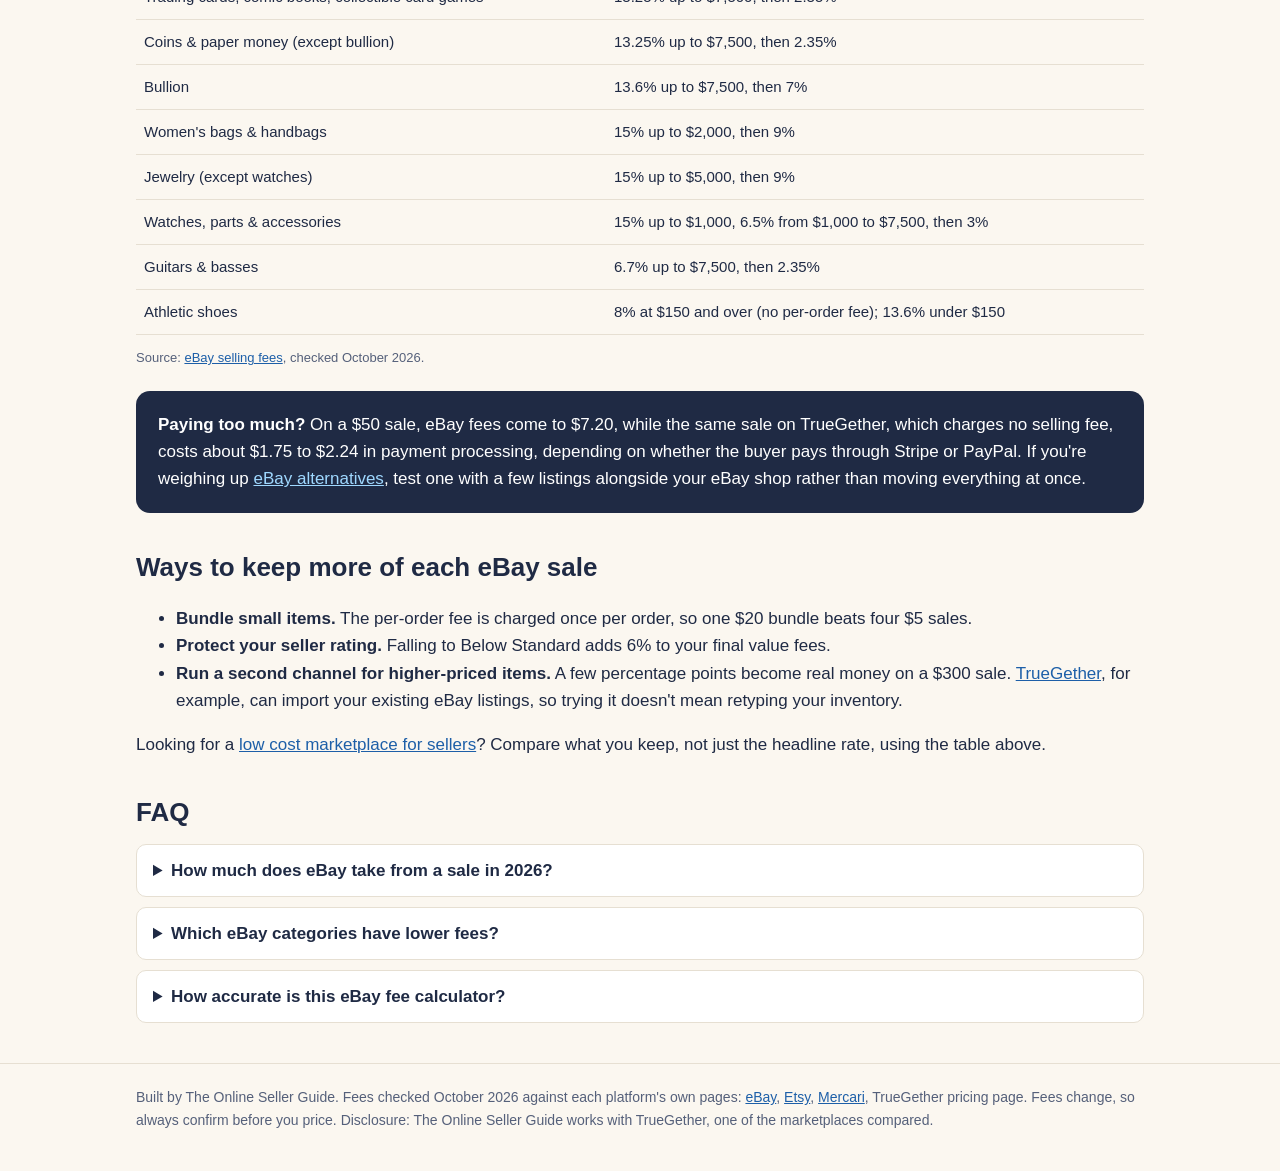
==== commit ba383951: "Add files via upload" ====
--- a/index.html
+++ b/index.html
@@ -15,8 +15,7 @@
  "@context":"https://schema.org",
  "@type":"FAQPage",
  "mainEntity":[
-  {"@type":"Question","name":"How much does eBay take from a sale in 2026?","acceptedAnswer":{"@type":"Answer","text":"In most categories eBay charges a final value fee of 13.6% of the total sale (up to $7,500) plus a per-order fee of $0.40, or $0.30 if the order is $10 or less. On a $100 sale that is $14.00."}},
-  {"@type":"Question","name":"Does the eBay fee include shipping and sales tax?","acceptedAnswer":{"@type":"Answer","text":"Yes. eBay calculates the final value fee on the total amount the buyer pays, including buyer-paid shipping and sales tax."}},
+  {"@type":"Question","name":"How much does eBay take from a sale in 2026?","acceptedAnswer":{"@type":"Answer","text":"In most categories eBay charges a final value fee of 13.6% of the sale (up to $7,500) plus a per-order fee of $0.40, or $0.30 if the order is $10 or less. On a $100 sale that is $14.00."}},
   {"@type":"Question","name":"Which eBay categories have lower fees?","acceptedAnswer":{"@type":"Answer","text":"Guitars and basses (6.7%), athletic shoes of $150 and over (8% with no per-order fee), and trading cards, comics and most coins (13.25%) are below the standard 13.6%."}},
   {"@type":"Question","name":"How accurate is this eBay fee calculator?","acceptedAnswer":{"@type":"Answer","text":"It uses eBay's published US fee rates, checked in October 2026, for standard sellers. It does not include promoted listings, store subscription discounts, optional upgrades or international fees, so always confirm on eBay's own fee page."}}
  ]
@@ -83,10 +82,7 @@
  <div class="grid">
   <form class="card" id="calc" onsubmit="return false" aria-label="eBay fee calculator">
    <h2>Your sale</h2>
-   <div class="row2">
-    <div><label for="price">Item price</label><div class="money"><span>$</span><input id="price" type="number" min="0" step="0.01" value="50" inputmode="decimal"></div></div>
-    <div><label for="ship">Shipping buyer pays</label><div class="money"><span>$</span><input id="ship" type="number" min="0" step="0.01" value="8" inputmode="decimal"></div></div>
-   </div>
+   <label for="price">Item price</label><div class="money"><span>$</span><input id="price" type="number" min="0" step="0.01" value="50" inputmode="decimal"></div>
    <label for="cat">eBay category</label>
    <select id="cat">
     <option value="most">Most categories (13.6%)</option>
@@ -100,12 +96,6 @@
     <option value="guitars">Guitars &amp; basses (6.7%)</option>
     <option value="sneakers">Athletic shoes (8% at $150+)</option>
    </select>
-   <label for="tax">Sales tax rate <span class="hint">(optional, eBay charges its fee on tax too)</span></label>
-   <div class="money"><span style="left:auto;right:12px">%</span><input id="tax" type="number" min="0" max="20" step="0.01" value="0" style="padding-left:12px"></div>
-   <div class="row2">
-    <div><label for="label">Your postage cost <span class="hint">(optional)</span></label><div class="money"><span>$</span><input id="label" type="number" min="0" step="0.01" value="0"></div></div>
-    <div><label for="cost">What the item cost you <span class="hint">(optional)</span></label><div class="money"><span>$</span><input id="cost" type="number" min="0" step="0.01" value="0"></div></div>
-   </div>
    <label class="check"><input id="below" type="checkbox"> Below Standard seller (eBay adds 6% to the final value fee)</label>
   </form>
 
@@ -115,14 +105,12 @@
    <div class="bar" aria-hidden="true"><div class="k" id="barK"></div><div class="f" id="barF"></div></div>
    <div class="legend">Green: what you keep · Coral: eBay fees</div>
    <div style="margin-top:12px">
-    <div class="feeline"><span>Buyer pays (item + shipping + tax)</span><span id="total"></span></div>
+    <div class="feeline"><span>Item price</span><span id="total"></span></div>
     <div class="feeline"><span>Final value fee <span class="hint" id="fvfnote"></span></span><b id="fvf"></b></div>
     <div class="feeline"><span>Per-order fee</span><b id="pof"></b></div>
     <div class="feeline" id="belowRow" style="display:none"><span>Below Standard surcharge (6%)</span><b id="bsf"></b></div>
     <div class="feeline total"><span><b>Total eBay fees</b></span><b id="fees"></b></div>
-    <div class="feeline" id="profitRow"><span>Profit after postage and item cost</span><span id="profit"></span></div>
    </div>
-   <span class="pill" id="taxnote">Tax collected by eBay is passed on, not kept by you</span>
   </div>
  </div>
 
@@ -132,13 +120,13 @@
    <thead><tr><th>Platform and how the fee works</th><th class="num">Fees</th><th class="num">You keep</th></tr></thead>
    <tbody id="cmp"></tbody>
   </table>
-  <p class="small">Standard US rates, checked October 2026. Etsy and TrueGether processing is charged on the full amount the buyer pays, including tax. TrueGether's payment processing is charged by the payment provider and varies; about 2.9% + $0.30 is used here. Promoted listings, ads, subscriptions and optional upgrades are not included.</p>
+  <p class="small">Standard US rates, checked October 2026. All fees are calculated on the item price. TrueGether has no selling or listing fee; the payment provider's fee depends on how the buyer pays, from 2.9% + $0.30 (Stripe) to 3.49% + $0.49 (PayPal). Promoted listings, ads, subscriptions and optional upgrades are not included.</p>
  </div>
 
  <section class="content">
   <h2>How eBay fees work in 2026</h2>
-  <p>Most eBay sales pay two fees. The <strong>final value fee</strong> is a percentage of the total sale: 13.6% in most categories, up to $7,500 per item, and 2.35% on any part above that. Then there's a <strong>per-order fee</strong> of $0.40, or $0.30 if the order total is $10 or less.</p>
-  <p>The total sale includes the item price, buyer-paid shipping and sales tax. So if you charge $8 for shipping, eBay takes 13.6% of that $8 too. You also get 250 free listings a month; after that, each new listing costs $0.35 in most categories.</p>
+  <p>Most eBay sales pay two fees. The <strong>final value fee</strong> is a percentage of the sale: 13.6% in most categories, up to $7,500 per item, and 2.35% on any part above that. Then there's a <strong>per-order fee</strong> of $0.40, or $0.30 if the order total is $10 or less.</p>
+  <p>You also get 250 free listings a month; after that, each new listing costs $0.35 in most categories.</p>
 
   <h2>eBay fee rates by category</h2>
   <table>
@@ -159,31 +147,28 @@
   <p class="small">Source: <a href="https://www.ebay.com/help/selling/fees-credits-invoices/selling-fees?id=4822" rel="nofollow">eBay selling fees</a>, checked October 2026.</p>
 
   <div class="callout">
-   <strong>Paying too much?</strong> On a typical $58 sale, eBay fees come to $8.29, while the same sale on TrueGether's free plan costs about $1.98 in payment processing. If you're weighing up <a href="https://www.truegether.com/eBayAlternative.html">eBay alternatives</a>, test one with a few listings alongside your eBay shop rather than moving everything at once.
+   <strong>Paying too much?</strong> On a $50 sale, eBay fees come to $7.20, while the same sale on TrueGether, which charges no selling fee, costs about $1.75 to $2.24 in payment processing, depending on whether the buyer pays through Stripe or PayPal. If you're weighing up <a href="https://www.truegether.com/eBayAlternative.html">eBay alternatives</a>, test one with a few listings alongside your eBay shop rather than moving everything at once.
   </div>
 
   <h2>Ways to keep more of each eBay sale</h2>
   <ul>
    <li><strong>Bundle small items.</strong> The per-order fee is charged once per order, so one $20 bundle beats four $5 sales.</li>
-   <li><strong>Charge what postage really costs.</strong> eBay's fee applies to buyer-paid shipping, so padding shipping doesn't help you.</li>
    <li><strong>Protect your seller rating.</strong> Falling to Below Standard adds 6% to your final value fees.</li>
    <li><strong>Run a second channel for higher-priced items.</strong> A few percentage points become real money on a $300 sale. <a href="https://www.truegether.com/">TrueGether</a>, for example, can import your existing eBay listings, so trying it doesn't mean retyping your inventory.</li>
   </ul>
   <p>Looking for a <a href="https://www.truegether.com/sell.html">low cost marketplace for sellers</a>? Compare what you keep, not just the headline rate, using the table above.</p>
 
   <h2>FAQ</h2>
-  <details><summary>How much does eBay take from a sale in 2026?</summary><p>In most categories, 13.6% of the total sale (up to $7,500) plus a $0.40 per-order fee, or $0.30 if the order is $10 or less. On a $100 sale, that's $14.00.</p></details>
-  <details><summary>Does the eBay fee include shipping and sales tax?</summary><p>Yes. eBay calculates the final value fee on the total the buyer pays, including buyer-paid shipping and sales tax.</p></details>
+  <details><summary>How much does eBay take from a sale in 2026?</summary><p>In most categories, 13.6% of the sale (up to $7,500) plus a $0.40 per-order fee, or $0.30 if the order is $10 or less. On a $100 sale, that's $14.00.</p></details>
   <details><summary>Which eBay categories have lower fees?</summary><p>Guitars and basses (6.7%), athletic shoes at $150 and over (8%, with no per-order fee), and trading cards, comics and most coins (13.25%).</p></details>
   <details><summary>How accurate is this eBay fee calculator?</summary><p>It uses eBay's published US rates, checked in October 2026, for standard sellers. It doesn't include promoted listings, store subscription discounts, optional upgrades or international fees, so always confirm on eBay's own fee page before you price.</p></details>
 
-  <p>For a full walkthrough with worked examples and charts, read <a href="https://theonlinesellerguide.wordpress.com/2026/10/19/ebay-fees-2026-calculator/">eBay Fees 2026: How Much eBay Takes</a> on The Online Seller Guide.</p>
  </section>
 </main>
 
 <footer>
  <div class="wrap">
-  Built by The Online Seller Guide. Fees checked October 2026 against each platform's own pages: <a href="https://www.ebay.com/help/selling/fees-credits-invoices/selling-fees?id=4822" rel="nofollow">eBay</a>, <a href="https://www.etsy.com/legal/fees" rel="nofollow">Etsy</a>, <a href="https://www.mercari.com/" rel="nofollow">Mercari</a>, TrueGether pricing page.    Fees change, so always confirm before you price. <a href="methodology.html">How the calculator works</a>. Disclosure: The Online Seller Guide works with TrueGether, one of the marketplaces compared.
+  Built by The Online Seller Guide. Fees checked October 2026 against each platform's own pages: <a href="https://www.ebay.com/help/selling/fees-credits-invoices/selling-fees?id=4822" rel="nofollow">eBay</a>, <a href="https://www.etsy.com/legal/fees" rel="nofollow">Etsy</a>, <a href="https://www.mercari.com/" rel="nofollow">Mercari</a>, TrueGether pricing page. Fees change, so always confirm before you price. Disclosure: The Online Seller Guide works with TrueGether, one of the marketplaces compared.
  </div>
 </footer>
 
@@ -207,7 +192,7 @@
  function fmt(x){var s=r2(Math.abs(x)).toFixed(2).replace(/\B(?=(\d{3})+(?!\d))/g,",");return (x<0?"−$":"$")+s}
  function tiered(amount,tiers){var fee=0,prev=0;for(var i=0;i<tiers.length;i++){var cap=tiers[i][0],rate=tiers[i][1];if(amount>prev){fee+=(Math.min(amount,cap)-prev)*rate}prev=cap}return fee}
  function calc(){
-  var price=num("price"),ship=num("ship"),taxr=num("tax")/100,label=num("label"),cost=num("cost"),cat=$("cat").value,below=$("below").checked;
+  var price=num("price"),ship=0,taxr=0,label=0,cost=0,cat=$("cat").value,below=$("below").checked;
   var base=price+ship,tax=base*taxr,total=base+tax;
   var fvf,pof,note=cats[cat].label;
   if(cat==="sneakers"&&total>=150){fvf=total*0.08;pof=0;note="8% (athletic shoes $150+)"}
@@ -221,23 +206,24 @@
   $("belowRow").style.display=below?"flex":"none";$("bsf").textContent=fmt(r2(bs));
   $("fees").textContent=fmt(fees);
   $("keep").textContent=fmt(keep);
-  $("pct").textContent=total>0?("Fees = "+(fees/total*100).toFixed(1)+"% of what the buyer paid"):"";
+  $("pct").textContent=total>0?("Fees = "+(fees/total*100).toFixed(1)+"% of the sale"):"";
   var kp=total>0?Math.max(0,keep)/total*100:0,fp=total>0?fees/total*100:0;
   $("barK").style.width=kp+"%";$("barF").style.width=fp+"%";
-  $("profit").textContent=fmt(keep-label-cost);
-  $("profitRow").style.display=(label>0||cost>0)?"flex":"none";
-  $("taxnote").style.display=tax>0?"inline-block":"none";
   var rows=[
-   {n:"eBay",how:"Final value fee on total incl. tax + per-order fee",f:fees},
+   {n:"eBay",how:"Final value fee + per-order fee",f:fees},
    {n:"Etsy",how:"$0.20 listing + 6.5% transaction + 3% + $0.25 processing",f:r2(0.20+base*0.065+total*0.03+0.25)},
-   {n:"Mercari",how:"10% of item price and buyer-paid shipping",f:r2(base*0.10)},
-   {n:"TrueGether (free plan)",how:"No marketplace fee; payment processing about 2.9% + $0.30",f:r2(total*0.029+0.30)}
+   {n:"Mercari",how:"10% of the sale",f:r2(base*0.10)},
+   {n:"TrueGether",how:"0% selling fee, $0 to list; payment processing 2.9% + $0.30 (Stripe) to 3.49% + $0.49 (PayPal)",f:r2(total*0.029+0.30),hi:r2(total*0.0349+0.49)}
   ];
-  if(total<=0){rows.forEach(function(r){r.f=0})}
-  var max=Math.max.apply(null,rows.map(function(r){return r.f}))||1,min=Math.min.apply(null,rows.map(function(r){return r.f}));
-  $("cmp").innerHTML=rows.map(function(r){return '<tr'+(r.f===min&&total>0?' class="best"':'')+'><td><strong>'+r.n+'</strong><div class="small">'+r.how+'</div><div class="cmpbar" style="width:'+(r.f/max*100)+'%"></div></td><td class="num">'+fmt(r.f)+'</td><td class="num"><strong>'+fmt(total-tax-r.f)+'</strong></td></tr>'}).join("");
+  if(total<=0){rows.forEach(function(r){r.f=0;if(r.hi!==undefined)r.hi=0})}
+  var max=Math.max.apply(null,rows.map(function(r){return r.hi!==undefined?r.hi:r.f}))||1,min=Math.min.apply(null,rows.map(function(r){return r.f}));
+  function rng(a,b){return b!==undefined&&b!==a?fmt(a)+"\u2013"+fmt(b):fmt(a)}
+  $("cmp").innerHTML=rows.map(function(r){
+   var top=r.hi!==undefined?r.hi:r.f;
+   var kept=(r.hi!==undefined&&total>0)?fmt(total-tax-r.hi)+"\u2013"+fmt(total-tax-r.f):fmt(total-tax-r.f);
+   return '<tr'+(r.f===min&&total>0?' class="best"':'')+'><td><strong>'+r.n+'</strong><div class="small">'+r.how+'</div><div class="cmpbar" style="width:'+(top/max*100)+'%"></div></td><td class="num">'+rng(r.f,r.hi)+'</td><td class="num"><strong>'+kept+'</strong></td></tr>'}).join("");
  }
- ["price","ship","tax","label","cost","cat","below"].forEach(function(id){$(id).addEventListener("input",calc);$(id).addEventListener("change",calc)});
+ ["price","cat","below"].forEach(function(id){$(id).addEventListener("input",calc);$(id).addEventListener("change",calc)});
  calc();
 })();
 </script>
